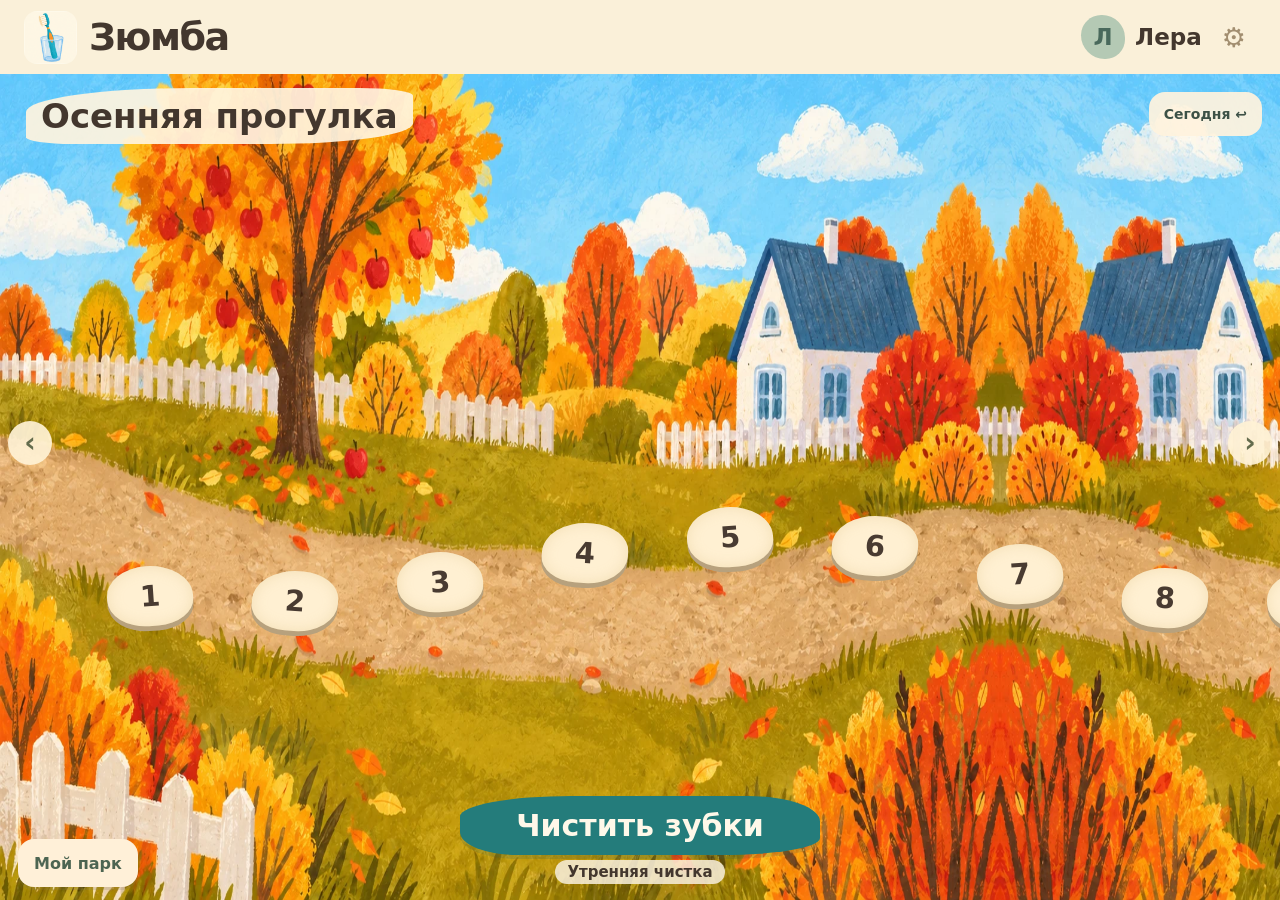
==== index.html @ aa5319b6 "Make park feeding joyful with visible reactions and clear animal backdrops" ====
<!doctype html>
<html lang="ru"><meta charset="utf-8"><meta name="viewport" content="width=device-width,initial-scale=1,viewport-fit=cover"><title>Зюмба — чистим зубки</title>
<link rel="stylesheet" href="style.css?v=12"><link rel="stylesheet" href="home.css?v=12"><link rel="stylesheet" href="park.css?v=12"><link rel="stylesheet" href="atmosphere.css?v=12">
<link rel="preload" as="image" href="assets/mouth.webp"><link rel="preload" as="image" href="assets/brush.webp">
<link rel="manifest" href="manifest.webmanifest"><link rel="apple-touch-icon" href="assets/icon-180.png"><link rel="icon" href="assets/icon-192.png"><meta name="theme-color" content="#f6efdf"><meta name="apple-mobile-web-app-capable" content="yes"><meta name="apple-mobile-web-app-title" content="Зюмба"><meta name="apple-mobile-web-app-status-bar-style" content="default">
<script src="daytime.js?v=12"></script>
<body data-view="home"><main>
<section id="home" aria-label="Осенняя дорожка Леры">
<div class="home-bar"><div class="home-brand"><img src="assets/icon-180.png" alt="">Зюмба</div><div class="home-profile"><span class="home-avatar" aria-hidden="true">Л</span><span>Лера</span><button id="settings-toggle" aria-label="Настройки" aria-expanded="false" aria-controls="home-settings">⚙</button></div></div>
<div class="home-scene"><h1 class="home-heading">Осенняя прогулка</h1><button id="map-today" class="map-today">Сегодня ↩</button>
<div id="day-scroll" class="day-scroll" tabindex="0" aria-label="Дни осени. Листайте влево и вправо"><div id="day-world" class="day-world"></div></div>
<button id="map-prev" class="map-arrow prev" aria-label="Предыдущие дни">‹</button><button id="map-next" class="map-arrow next" aria-label="Следующие дни">›</button>
<div class="home-start"><button id="home-start">Чистить зубки</button><span id="session-label">Вечерняя чистка</span></div>
<button id="home-park" class="home-park">Мой парк <span id="home-park-count"></span></button><p id="progress-save-note" class="progress-save-note" role="status" hidden>Не удалось сохранить чистки. Не закрывайте игру.</p><p id="map-announcement" class="map-announcement" aria-live="polite"></p>
<section id="home-settings" class="home-settings" aria-label="Настройки чистки" hidden><h2>Настройки</h2><label for="session-time">Время суток</label><select id="session-time"><option value="auto">Автоматически · Москва</option><option value="morning">Посмотреть утро</option><option value="evening">Посмотреть вечер</option></select><p class="time-note">Москва: день 06:00–18:00, вечер 18:00–06:00.</p><button id="home-sound">♫ Выключить звук</button><button id="settings-close">Готово</button></section></div></section>
<section id="park" aria-label="Парк зверят" hidden>
<div class="park-bar"><button id="park-back">← К дорожке</button><h1>Мой парк</h1><div class="treat-bag"><span class="treat-icon" aria-hidden="true">✿</span><span id="treat-count">0 угощений</span></div></div>
<div class="park-scene">
<button class="resident" data-resident="spark" aria-label="Искролап"><span class="resident-art" aria-hidden="true"></span><span class="resident-name">Искролап</span><span class="feeding-snack" aria-hidden="true">🍓</span><span class="feeding-joy" aria-hidden="true">♥ ♥ ♥</span><span class="feeding-thanks" aria-hidden="true">Ням-ням! ♥</span></button>
<button class="resident" data-resident="ember" aria-label="Уголёк"><span class="resident-art" aria-hidden="true"></span><span class="resident-name">Уголёк</span><span class="feeding-snack" aria-hidden="true">🍓</span><span class="feeding-joy" aria-hidden="true">♥ ♥ ♥</span><span class="feeding-thanks" aria-hidden="true">Ням-ням! ♥</span></button>
<button class="resident" data-resident="water" aria-label="Каплюш"><span class="resident-art" aria-hidden="true"></span><span class="resident-name">Каплюш</span><span class="feeding-snack" aria-hidden="true">🍓</span><span class="feeding-joy" aria-hidden="true">♥ ♥ ♥</span><span class="feeding-thanks" aria-hidden="true">Ням-ням! ♥</span></button>
<p id="park-status" class="park-status" role="status" aria-live="polite">Зверята рады тебе!</p><p id="park-save-note" class="park-save-note" role="status" hidden>Браузер не сохраняет угощения. Они останутся только до закрытия игры.</p>
</div></section>
<header><span class="brand">Зюмба</span><button id="home-return" hidden>← К дорожке</button><button id="full" aria-label="Развернуть сцену">Во весь экран ↗</button></header>
<section id="stage" data-screen="prepare" aria-label="Игра про чистку зубов">
<div class="land" aria-hidden="true"></div>
<img class="mouth upper" src="assets/mouth.webp" alt="Мягкая рисованная полость рта с верхними и нижними зубами"><img class="mouth lower" src="assets/mouth.webp" alt="" aria-hidden="true">
<canvas class="plaque upper" id="plaque-upper" aria-hidden="true"></canvas><canvas class="plaque lower" id="plaque-lower" aria-hidden="true"></canvas>
<div id="target" aria-hidden="true"></div><div id="brush" aria-hidden="true"><img src="assets/brush.webp" alt=""></div>
<div class="hint"><span id="phase">Готовы попробовать?</span><span id="clock">0:32</span></div>
<aside id="surface-card" data-surface="outer" aria-label="Какая сторона зуба сейчас чистится">
<span id="surface-name">Снаружи</span><svg viewBox="0 0 180 145" aria-hidden="true"><g id="tooth-view">
<path d="M52 55Q49 36 70 43Q90 50 110 43Q132 36 128 55L121 93Q116 104 106 98Q90 91 74 98Q62 104 58 92Z" fill="#fff3d6" stroke="#c5b89c" stroke-width="3"/>
<path class="surface-line surface-top" d="M58 45Q70 39 83 46Q90 49 98 46Q111 39 123 45"/><path class="surface-line surface-inner" d="M53 52L61 92"/><path class="surface-line surface-outer" d="M127 52L119 92"/>
<path d="M25 106Q36 85 48 106" fill="#e69e97"/><path d="M138 100Q149 73 158 101" fill="none" stroke="#e8bba4" stroke-width="8" stroke-linecap="round"/>
<g id="mini-brush"><path d="M-42 0H0" stroke="#4a9695" stroke-width="9" stroke-linecap="round"/><rect x="0" y="-5" width="42" height="12" rx="6" fill="#438c8a"/><path d="M6 8V21M13 8V21M20 8V21M27 8V21M34 8V21" stroke="#fff7e6" stroke-width="5"/></g>
</g></svg><span id="surface-detail"></span><span id="surface-clock"></span></aside>
<div class="screen" id="prepare-screen"><div class="screen-card"><p class="eyebrow">Перед началом</p><h1>Готовим щётку!</h1><div class="prep-steps">
<div class="prep-step active"><svg viewBox="0 0 110 90" aria-hidden="true"><path d="M31 23H79L73 78H37Z" fill="#b9dce1" stroke="#6c999a" stroke-width="4"/><path d="M37 46Q50 39 60 46T75 46L71 74H40Z" fill="#79bcca"/></svg><span>Немного воды</span></div>
<div class="prep-step"><svg viewBox="0 0 110 90" aria-hidden="true"><path d="M20 16H55V33H76" fill="none" stroke="#8faaa7" stroke-width="12" stroke-linecap="round"/><path class="water-drops" d="M77 46V53M77 64V69" stroke="#79bcca" stroke-width="5" stroke-linecap="round"/><path d="M15 76H75" stroke="#418f8b" stroke-width="8" stroke-linecap="round"/><path d="M62 64V72M69 64V72M76 64V72" stroke="#fff4df" stroke-width="5"/></svg><span>Моем щётку</span></div>
<div class="prep-step"><svg viewBox="0 0 110 90" aria-hidden="true"><path d="M28 13L79 30 70 55 20 37Z" fill="#e7b77e"/><path d="M28 13L39 16 30 41 20 37Z" fill="#fff1d4"/><path d="M70 53Q66 62 76 62" fill="none" stroke="#f9f4dc" stroke-width="7" stroke-linecap="round"/><path d="M14 77H87" stroke="#418f8b" stroke-width="8" stroke-linecap="round"/><path d="M69 66V73M77 66V73M84 66V73" stroke="#fff4df" stroke-width="5"/></svg><span>Наносим пасту</span></div></div><p class="screen-note">Когда всё готово, начинаем!</p><button id="preparation-voice">♫ Послушать подсказку</button><button id="start-brushing" class="primary big">▶ Старт</button></div></div>
<div class="screen" id="finish-screen" hidden><div class="screen-card finish-card">
<svg class="finish-picture" viewBox="0 0 160 160" aria-hidden="true"><ellipse cx="80" cy="139" rx="53" ry="8" fill="#e7d5ae"/><path d="M39 89Q39 26 80 26T121 89" fill="none" stroke="#c39a5f" stroke-width="10" stroke-linecap="round"/><path d="M46 83Q29 57 47 53Q59 52 67 67Q69 44 85 48Q101 50 94 76" fill="#b5bd78"/><path d="M88 78Q78 52 99 49Q120 48 124 70Q123 94 104 99Z" fill="#ce835e"/><path d="M100 53Q98 39 110 35" fill="none" stroke="#746c43" stroke-width="5" stroke-linecap="round"/><path d="M108 38Q123 29 129 40Q117 48 108 38" fill="#7d9b68"/><path d="M38 85Q80 73 125 85L114 129Q81 145 49 129Z" fill="#dfb97c" stroke="#c6a16b" stroke-width="3"/><path d="M44 100Q82 113 120 100M48 116Q82 128 116 116M62 88L65 134M86 84V138M108 88L104 135" fill="none" stroke="#be945c" stroke-width="3"/><path d="M32 84Q80 76 130 84" fill="none" stroke="#b58a58" stroke-width="9" stroke-linecap="round"/><path d="M21 48L25 37M134 29L138 18M139 62L149 59" stroke="#d8ad59" stroke-width="4" stroke-linecap="round"/></svg>
<div class="finish-copy"><p class="eyebrow">Чистка закончена</p><h1>Зубки чистые!</h1><p class="finish-reward">Сегодня ты получаешь угощение для своих зверят!</p></div>
<div class="finish-actions"><p class="screen-note">Полощем рот и моем зубную щётку.</p><button id="done" class="primary big">Всё готово — к зверятам!</button></div>
</div></div>
</section><aside id="controls"><footer><div><button id="play" class="primary" hidden>▶ Начать</button><button id="reset">↺ Сначала</button></div><label><input type="checkbox" id="slow"> Медленно</label><label><input type="checkbox" id="quick"> Короткая проба</label><span id="note" aria-live="polite">Низ справа → низ слева → верх справа → верх слева → заборчик</span></footer>
<p class="caption">Ускоренная проба пяти зон (32 секунды). Чтобы рассмотреть движение, включите медленный режим.</p><audio id="song" src="assets/song.mp3" loop preload="auto"></audio><button id="sound" aria-pressed="false">♫ Звук включён</button><p id="audio-error" role="status" hidden>Песенка не запустилась. Нажмите «Звук включён», чтобы попробовать снова.</p><p id="error" role="alert" hidden>Не удалось загрузить рисунки. Обновите страницу.</p></aside></main><div id="page-curtain" aria-hidden="true" hidden></div><script src="voice.js?v=12"></script><script src="progress.js?v=12"></script><script src="app.js?v=12"></script><script src="home.js?v=12"></script><script src="park.js?v=12"></script><script src="atmosphere.js?v=12"></script></body></html>
---- style.css ----
:root{font-family:system-ui,sans-serif;color:#3d5146;background:#f6efdf}*{box-sizing:border-box}body{margin:0;padding:20px}main{max-width:1120px;margin:auto}header,footer{display:flex;align-items:center;justify-content:space-between;gap:14px;padding:14px 0}.brand{font-weight:800;font-size:20px}button{font:inherit;font-weight:700;border:0;border-radius:16px;background:#e6dcc8;color:#3d5146;padding:13px 19px;cursor:pointer;min-height:48px}button:hover{filter:brightness(.96)}button:focus-visible,input:focus-visible{outline:3px solid #2c7d86;outline-offset:4px}.primary{background:#3d8074;color:#fff}#stage{position:relative;width:100%;aspect-ratio:1672/941;overflow:hidden;border-radius:26px;background:#bcdde1;box-shadow:0 12px 38px #5e483622}.land,.mouth{position:absolute;width:100%;height:100%;inset:0}.mouth{object-fit:fill;pointer-events:none}#brush{position:absolute;z-index:3;width:0;height:0;will-change:left,top,transform;transform-style:preserve-3d}#brush img{position:absolute;max-width:none;pointer-events:none}#target{position:absolute;z-index:2;width:8%;height:8%;border:3px dashed #d1a454;background:#ffe6a54d;border-radius:50%;pointer-events:none}.hint{position:absolute;z-index:4;left:50%;top:43%;transform:translate(-50%,-50%);display:flex;align-items:center;gap:14px;padding:11px 17px;border-radius:22px;background:#fff8e7e8;box-shadow:0 3px 10px #3d514612;white-space:nowrap;font-weight:750;font-size:clamp(13px,2vw,23px)}#clock{font-variant-numeric:tabular-nums;color:#3d8074;font-size:.85em}footer>div{display:flex;gap:10px}label{white-space:nowrap;cursor:pointer}input{accent-color:#3d8074;width:18px;height:18px;vertical-align:middle}#note,.caption{color:#72776c;font-size:14px}.caption{margin:0 0 16px}#stage:fullscreen{width:100vw;height:100vh;border-radius:0}.hint{pointer-events:none}@media(max-width:700px){body{padding:10px}header{padding:8px 0}.brand{font-size:15px}button{padding:10px 13px;font-size:14px}footer{flex-wrap:wrap}#note{width:100%}#stage{border-radius:16px}}
:root{--close:0%}.upper{clip-path:inset(0 0 50% 0);transform:translateY(var(--close))}.lower{clip-path:inset(50% 0 0 0);transform:translateY(calc(-1 * var(--close)))}
#stage{background:#ffafa0}.land{clip-path:inset(var(--close) 0 var(--close) 0)}
#surface-card{position:absolute;z-index:5;left:3%;top:31%;width:19%;max-width:200px;padding:9px 10px;background:#fff8e7f2;border:2px solid #eee0c7;border-radius:22px;text-align:center;pointer-events:none;box-shadow:0 4px 12px #3d514617;line-height:1.15}#surface-name{display:block;font-weight:800;font-size:clamp(11px,1.7vw,19px)}#surface-card svg{display:block;width:100%;max-height:125px}#surface-detail{display:block;font-size:clamp(9px,1.2vw,13px);color:#697564}#surface-clock{display:block;margin-top:4px;font-size:12px;color:#3d8074;font-variant-numeric:tabular-nums}.surface-line{fill:none;stroke:#d0c4a9;stroke-width:6;stroke-linecap:round}#surface-card[data-surface=top] .surface-top,#surface-card[data-surface=inner] .surface-inner,#surface-card[data-surface=outer] .surface-outer{stroke:#e4a441;stroke-width:9}#surface-card[data-surface=transfer]{opacity:.6}@media(max-width:650px){#surface-card{padding:6px;left:2%;width:21%;border-radius:14px}#surface-card svg{max-height:70px}#surface-clock{font-size:10px;margin-top:2px}}
.plaque{position:absolute;inset:0;width:100%;height:100%;pointer-events:none;z-index:1}
#surface-detail:empty{display:none}
[hidden]{display:none!important}.screen{position:absolute;inset:0;z-index:8;display:flex;justify-content:center;align-items:center;padding:3%;background:#f5ecd2b8}.screen-card{width:85%;max-width:700px;border-radius:30px;padding:3% 5%;text-align:center;background:#fff8e9f5;box-shadow:0 8px 25px #3d514615}.screen h1{font-size:clamp(22px,3.4vw,38px);margin:4px 0 12px}.eyebrow{color:#718568;font-size:clamp(10px,1.4vw,14px);font-weight:750;margin:0}.screen-note{font-size:clamp(12px,1.8vw,18px);margin:10px 0 15px}.big{font-size:clamp(17px,2.3vw,25px);min-width:180px;padding:14px 32px}.prep-steps{display:flex;gap:12px}.prep-step{flex:1;padding:8px;border-radius:20px;background:#eee8d8;transition:background .4s,transform .4s}.prep-step.active{background:#dce9ce;transform:translateY(-3px)}.prep-step svg{width:100%;height:clamp(45px,8vw,95px)}.prep-step span{font-size:clamp(10px,1.4vw,16px);font-weight:700}.active .water-drops{animation:drip .8s infinite}.reward-sticker{width:clamp(90px,17vw,185px);height:clamp(90px,17vw,185px);animation:pop .7s ease-out}.reward-card h1{margin-bottom:0}#reward-count{font-size:13px;color:#718568;margin:0 0 12px}.confetti{position:absolute;top:5%;font-size:clamp(20px,4vw,40px);letter-spacing:15px;color:#dda552;pointer-events:none;animation:drift 2s ease-in-out infinite}.finish-icons{color:#569887;font-size:clamp(35px,7vw,75px);display:flex;justify-content:center;gap:40px}.finish-icons span{animation:drift 2s ease-in-out infinite}#stage:not([data-screen=brushing]) .mouth,#stage:not([data-screen=brushing]) .plaque,#stage:not([data-screen=brushing]) #brush,#stage:not([data-screen=brushing]) #target,#stage:not([data-screen=brushing]) .hint,#stage:not([data-screen=brushing]) #surface-card{visibility:hidden}#stage:not([data-screen=brushing]) .land{clip-path:none}@keyframes drip{50%{transform:translateY(3px);opacity:.5}}@keyframes pop{0%{transform:scale(.6) rotate(-12deg)}70%{transform:scale(1.1)}100%{transform:scale(1)}}@keyframes drift{50%{transform:translateY(5px)}}@media(prefers-reduced-motion:reduce){.reward-sticker,.confetti,.finish-icons span,.water-drops{animation:none}}@media(max-width:650px){.screen-card{width:96%;padding:10px 16px;border-radius:20px}.screen h1{margin:3px 0 8px}.screen-note{margin:7px 0 9px}.prep-steps{gap:6px}.prep-step{padding:4px}.big{padding:10px 24px;min-height:44px}.confetti{display:none}}
.reward-card{max-height:100%;padding:12px 20px}.reward-card .reward-sticker{width:clamp(65px,11vw,120px);height:clamp(65px,11vw,120px)}.reward-card .screen-note{margin:5px 0 8px}.reward-card .big{padding:10px 24px}
#stage{overflow:clip}
@media(orientation:landscape) and (max-height:600px){body{height:100vh;height:100dvh;padding:max(6px,env(safe-area-inset-top)) max(8px,env(safe-area-inset-right)) max(6px,env(safe-area-inset-bottom)) max(8px,env(safe-area-inset-left));overflow:hidden}main{height:100%;max-width:none;display:grid;grid-template-columns:minmax(0,1fr) 150px;grid-template-rows:28px minmax(0,1fr);gap:6px 10px}header{grid-column:1/-1;padding:0}.brand{font-size:16px}header button{min-height:28px;padding:4px 10px;font-size:12px}#stage{width:100%;height:100%;aspect-ratio:auto;border-radius:18px;box-shadow:none}#controls{grid-column:2;grid-row:2;min-height:0;overflow-y:auto;padding:3px 0}footer{padding:0;display:flex;flex-direction:column;align-items:stretch;gap:8px}footer>div{flex-direction:column;gap:7px}footer button,#sound{width:100%;min-height:44px;padding:10px;font-size:13px;border-radius:13px}footer label{font-size:12px;min-height:26px;display:flex;align-items:center;gap:4px}#sound{margin-top:8px}.caption,#note{display:none}#audio-error,#error{font-size:11px}.hint{font-size:15px;padding:7px 12px}#surface-card{width:20%;max-width:125px;padding:5px;border-radius:14px}#surface-card svg{max-height:65px}#surface-name{font-size:13px}#surface-clock{font-size:11px}.screen{padding:8px}.screen-card{width:94%;padding:10px 18px;border-radius:20px}.screen h1{font-size:24px;margin:4px 0 7px}.eyebrow{font-size:11px}.prep-step svg{height:55px}.prep-step span{font-size:12px}.prep-step{padding:5px}.screen-note{font-size:13px;margin:7px 0 10px}.big{font-size:18px;padding:10px 22px;min-height:44px}.finish-icons{font-size:44px}.reward-card .reward-sticker{width:75px;height:75px}.confetti{font-size:22px;letter-spacing:8px}}
@media(orientation:landscape) and (max-height:340px){main{grid-template-rows:24px minmax(0,1fr)}.prep-step svg{height:40px}.screen h1{font-size:21px}.screen-note{margin:5px 0}.reward-card .reward-sticker{height:55px;width:55px}.finish-icons{font-size:32px}.screen-card{padding:6px 12px}.eyebrow{font-size:10px}#surface-card svg{max-height:48px}}

.finish-card{display:grid;grid-template-columns:110px minmax(0,1fr);align-items:center;gap:10px 18px;text-align:left;padding:22px 30px;max-width:680px}
.finish-picture{width:100%;max-height:125px}.finish-copy h1{margin:4px 0 8px}.finish-reward{margin:0;font-size:clamp(15px,2.1vw,23px);line-height:1.3;font-weight:750;color:#3c7e73}
.finish-actions{grid-column:1/-1;text-align:center}.finish-actions .screen-note{margin:0 0 12px}.finish-actions .big{max-width:100%;white-space:normal}
@media(orientation:landscape) and (max-height:600px){.finish-card{grid-template-columns:80px minmax(0,1fr);gap:8px 14px;padding:12px 20px;max-width:620px}.finish-picture{max-height:85px}.finish-copy h1{margin:3px 0 5px}.finish-reward{font-size:17px}.finish-actions .screen-note{margin:0 0 8px}}
@media(orientation:landscape) and (max-height:340px){.finish-card{grid-template-columns:66px minmax(0,1fr);padding:9px 16px;gap:6px 12px}.finish-reward{font-size:15px}.finish-picture{max-height:72px}.finish-actions .screen-note{margin:0 0 6px;font-size:12px}.finish-actions .big{font-size:16px;padding:8px 15px;min-height:44px}}
@media(orientation:portrait) and (max-width:650px){.finish-card{grid-template-columns:50px minmax(0,1fr);gap:5px 9px;width:98%;padding:8px 12px}.finish-picture{max-height:62px}.finish-copy h1{font-size:20px;margin:2px 0 4px}.finish-reward{font-size:14px;line-height:1.2}.finish-actions .screen-note{font-size:12px;margin:0 0 6px}.finish-actions .big{font-size:15px;min-height:44px;padding:8px 13px}}
---- home.css ----
/* Calendar stones carry the child's morning and evening progress. */
body[data-view=home]{padding:0;height:100vh;height:100dvh;overflow:hidden;background:#faf0d9}
body[data-view=home] main{display:block;max-width:none;height:100%;margin:0}
body[data-view=home] main>header,body[data-view=home] #stage,body[data-view=home] #controls{display:none}
#home{height:100%;display:flex;flex-direction:column;color:#43372e;font-family:ui-rounded,'Trebuchet MS',system-ui,sans-serif}
.home-bar{height:74px;flex:none;display:flex;align-items:center;justify-content:space-between;padding:8px max(24px,env(safe-area-inset-right)) 8px max(24px,env(safe-area-inset-left));background:#faf0d9;gap:16px}
.home-brand{display:flex;align-items:center;gap:12px;font-size:38px;font-weight:900;letter-spacing:-1.5px}.home-brand img{height:53px;width:53px;border-radius:13px}
.home-profile{display:flex;align-items:center;gap:10px;font-size:23px;font-weight:800}.home-avatar{display:grid;place-items:center;width:44px;height:44px;border-radius:47% 53% 45% 55%;background:#b4c9b4;color:#49695c}.home-profile button{background:transparent;font-size:27px;color:#a28e70;padding:5px 10px}
.home-scene{position:relative;min-height:0;flex:1;isolation:isolate;background:#879754;overflow:hidden}
.home-heading{position:absolute;z-index:3;top:14px;left:max(26px,env(safe-area-inset-left));margin:0;padding:8px 15px;background:#fff5dfeb;border-radius:43% 14% 37% 12%;font-size:clamp(21px,3.4vw,34px);pointer-events:none}
.day-scroll{position:absolute;inset:0;overflow-x:auto;overflow-y:hidden;overscroll-behavior-x:contain;touch-action:pan-x;scrollbar-width:none;-webkit-overflow-scrolling:touch}.day-scroll::-webkit-scrollbar{display:none}
.day-world{position:relative;height:100%;min-height:0}.land-panel{position:absolute;top:0;bottom:0;width:1000px;background:url('assets/autumn-landscape.webp') center/100% 100% no-repeat;pointer-events:none}.land-panel.mirror{transform:scaleX(-1)}
.day-stone{position:absolute;top:var(--day-top,61%);transform:translate(-50%,-50%) rotate(-4deg);display:flex;align-items:center;justify-content:center;width:86px;height:60px;min-height:48px;border-radius:48% 53% 43% 47%;background:#fff0d2;box-shadow:0 5px 0 #b7a17d, inset 0 0 14px #e2c68a66;color:#493b31;font-size:29px;font-weight:900;padding:0;isolation:isolate}
.day-stone:nth-of-type(even){border-radius:53% 43% 49% 40%;transform:translate(-50%,-50%) rotate(4deg)}
.day-stone.today{outline:6px solid #7caaa0;outline-offset:1px}.day-stone[aria-pressed=true]{background:#fff9e9}
.day-stone small{position:absolute;top:calc(100% + 10px);left:50%;transform:translateX(-50%);font-size:14px;background:#fff6e5;padding:3px 10px;border-radius:15px;color:#2f6c66;white-space:nowrap;font-weight:800}
.home-start{position:absolute;z-index:3;bottom:16px;left:50%;transform:translateX(-50%);text-align:center;display:flex;align-items:center;flex-direction:column;gap:5px;max-width:75%;width:360px}
.home-start button{width:100%;font-size:clamp(21px,3vw,30px);padding:12px 22px;background:#247c7b;color:#fff8e9;border-radius:31% 20% 27% 16% / 35% 43% 29% 39%;box-shadow:0 4px 0 #235b522b;min-height:52px}
.home-start span{font-size:15px;font-weight:800;background:#f8efdbdb;padding:3px 12px;border-radius:14px;white-space:nowrap}
.map-arrow{position:absolute;top:42%;z-index:4;background:#fff2d5eb;color:#646c4d;border-radius:50%;width:44px;height:44px;min-height:44px;padding:0;font-size:28px}.map-arrow.prev{left:max(8px,env(safe-area-inset-left))}.map-arrow.next{right:max(8px,env(safe-area-inset-right))}
.map-today{position:absolute;z-index:4;right:max(18px,env(safe-area-inset-right));top:18px;min-height:44px;padding:8px 15px;background:#fff4deed;font-size:14px}
.home-settings{position:absolute;z-index:8;right:max(15px,env(safe-area-inset-right));top:10px;background:#fff6e5;box-shadow:0 8px 24px #3d392b33;border-radius:20px;padding:18px;width:min(310px,90%)}.home-settings h2{margin:0 0 12px;font-size:21px}.home-settings label{display:block;font-size:15px;white-space:normal}.home-settings select{display:block;width:100%;font:inherit;min-height:44px;border:1px solid #c8bda4;border-radius:10px;background:#fffaf0;margin:8px 0 12px;color:#43372e}.home-settings button{font-size:14px;width:100%;margin-top:6px}.map-announcement{position:absolute;width:1px;height:1px;overflow:hidden;clip-path:inset(50%)}
#home-return{font-size:14px;padding:6px 12px;min-height:36px;margin-left:auto}
@media(orientation:landscape) and (max-height:600px){.home-bar{height:56px;padding-top:4px;padding-bottom:4px}.home-brand{font-size:30px;gap:7px}.home-brand img{width:42px;height:42px}.home-profile{font-size:20px}.home-avatar{width:36px;height:36px}.home-heading{top:7px;font-size:23px;padding:5px 12px}.map-today{top:8px}.day-stone{width:73px;height:51px;font-size:26px}.home-start{bottom:9px;width:280px;gap:3px}.home-start button{font-size:23px;min-height:48px;padding:8px 15px}.home-start span{font-size:12px}.day-stone small{font-size:12px;top:calc(100% + 9px)}}
@media(orientation:portrait){.home-bar{height:69px;padding-left:12px;padding-right:12px}.home-brand{font-size:29px;gap:5px}.home-brand img{width:42px;height:42px}.home-profile{font-size:19px;gap:5px}.home-avatar{width:34px;height:34px}.home-heading{left:12px;top:12px;font-size:21px}.map-today{top:66px;right:12px}.land-panel{background-size:auto 100%}.home-start{bottom:max(25px,env(safe-area-inset-bottom));width:300px}.day-stone{top:59%}.home-profile button{padding:5px}}
@media(prefers-reduced-motion:reduce){.day-scroll{scroll-behavior:auto}}

/* Reserve room for the action even when Safari's bars reduce viewport height. */
@media(orientation:landscape) and (max-height:600px){
 .home-scene{--home-bottom:max(9px,env(safe-area-inset-bottom))}
 .home-start{bottom:var(--home-bottom)}
 .day-stone{top:min(var(--day-top,61%),calc(100% - var(--home-bottom) - 120px))}
 .day-stone.today small{top:auto;bottom:calc(100% + 12px)}
 .home-settings{max-height:calc(100% - 20px);overflow-y:auto}
}

:root{--scene-image:url("assets/autumn-landscape.webp")}
:root[data-daytime=evening]{--scene-image:url("assets/autumn-evening.webp")}
.land-panel{background-image:var(--scene-image)}
.land{background:var(--scene-image) center/cover no-repeat}
:root[data-daytime=evening] .home-bar{background:#e6dfed}
:root[data-daytime=evening] .home-scene{background:#77768c}
.time-note{font-size:13px;line-height:1.4;color:#606c61}
/* Gold paint remains separate from the teal today outline. */
.day-stone::before{content:'';position:absolute;inset:0;border-radius:inherit;padding:5px;background:transparent;pointer-events:none;z-index:-1;-webkit-mask:linear-gradient(#fff 0 0) content-box,linear-gradient(#fff 0 0);-webkit-mask-composite:xor;mask-composite:exclude}
.day-stone[data-progress="1"]::before{background:conic-gradient(from 180deg,#d99b34 0deg 180deg,transparent 180deg 360deg)}
.day-stone[data-progress="2"],.day-stone[data-progress="2"][aria-pressed=true]{background:#f3cb68;box-shadow:0 5px 0 #ae7c35,inset 0 0 15px #fff0b4}
.day-stone[data-progress="2"]::before{background:#d89c35}
.day-stone[data-progress="2"]::after{content:'';position:absolute;top:calc(100% - 2px);width:27px;height:14px;background:#bf714d;clip-path:polygon(0 0,100% 0,100% 100%,50% 65%,0 100%);z-index:-2;pointer-events:none}
.cleaning-mark{position:absolute;right:-5px;top:-12px;font-size:16px;line-height:20px;font-weight:800;background:#fff3d4;border-radius:50%;padding:0 3px;color:#ad7423;white-space:nowrap;pointer-events:none}
.cleaning-mark:empty{display:none}.day-stone.today small{top:auto;bottom:calc(100% + 15px)}
.day-stone.earned{animation:medal-earned .85s ease-out}
@keyframes medal-earned{0%,100%{scale:1}40%{scale:1.17;filter:brightness(1.2)}65%{scale:.97}}
.progress-save-note{position:absolute;z-index:7;top:65px;left:10px;max-width:85%;background:#fff4df;padding:8px;border-radius:12px;font-size:13px}
@media(prefers-reduced-motion:reduce){.day-stone.earned{animation:none}}
---- park.css ----
body[data-view=park]{padding:0;height:100vh;height:100dvh;overflow:hidden;background:#faf0d9}
body[data-view=park] main{display:block;max-width:none;height:100%;margin:0}
body[data-view=park] main>header,body[data-view=park] #stage,body[data-view=park] #controls{display:none}
#park{height:100%;display:flex;flex-direction:column;color:#493b31}
.park-bar{flex:none;min-height:62px;display:flex;align-items:center;justify-content:space-between;gap:12px;padding:7px max(18px,env(safe-area-inset-right)) 7px max(18px,env(safe-area-inset-left));background:#faf0d9}.park-bar h1{margin:0;font-size:clamp(22px,3.3vw,34px);font-family:ui-rounded,'Trebuchet MS',sans-serif}.park-bar button{min-height:44px;padding:9px 13px;font-size:14px}.treat-bag{display:flex;align-items:center;gap:7px;font-weight:800;font-size:16px;white-space:nowrap}.treat-icon{font-size:27px;color:#d69b47}.park-scene{position:relative;flex:1;min-height:0;overflow:hidden;background:#9ba269 url('assets/park-background.webp') center/100% 100% no-repeat;isolation:isolate}
.resident{position:absolute;z-index:2;left:var(--x);top:var(--y);transform:translate(-50%,-50%);width:clamp(105px,22vw,270px);aspect-ratio:1;padding:0;background:transparent;border-radius:35%;min-height:70px;overflow:visible;touch-action:manipulation;color:#503f2e;filter:none!important}.resident:focus-visible{outline:4px solid #fff2b6;outline-offset:4px}.resident:disabled{cursor:default;opacity:1}
.resident-art{display:block;width:100%;height:100%;background-image:url('assets/park-residents.png');background-size:300% 100%;background-repeat:no-repeat;animation:resident-breathe 3.8s ease-in-out infinite;transform-origin:50% 90%}.resident[data-resident=spark]{--x:23%;--y:56%;--sprite:0%}.resident[data-resident=ember]{--x:49%;--y:50%;--sprite:50%}.resident[data-resident=water]{--x:81%;--y:70%;--sprite:100%;--facing:-1}.resident-art{background-position:var(--sprite) center;transform:scaleX(var(--facing,1))}.resident[data-resident=ember] .resident-art{animation-delay:-1.2s}.resident[data-resident=water] .resident-art{animation-delay:-2.1s}
.resident-name{position:absolute;bottom:-3px;left:50%;transform:translateX(-50%);padding:4px 12px;border-radius:15px;background:#fff2dbed;white-space:nowrap;font-size:clamp(13px,1.6vw,18px);font-weight:800}.feeding-snack,.feeding-joy{position:absolute;opacity:0;pointer-events:none;left:50%;top:35%;font-size:35px;color:#f8e09a;text-shadow:0 2px 0 #99744b}.fed .resident-art{animation:resident-happy .5s ease-in-out 3}.fed .feeding-snack{animation:snack-arrives 1s ease-out}.fed .feeding-joy{animation:happy-spark 1.6s .15s ease-out}.resident[data-resident=water] .feeding-joy{color:#c5eef4}.greeting .resident-art{animation:resident-happy .6s ease-in-out 2}
.park-status{position:absolute;z-index:4;bottom:max(12px,env(safe-area-inset-bottom));left:50%;transform:translateX(-50%);width:max-content;max-width:88%;margin:0;background:#fff4deed;padding:9px 18px;border-radius:18px;font-weight:700;text-align:center;font-size:clamp(12px,1.6vw,17px);pointer-events:none}.park-save-note{position:absolute;z-index:5;top:5px;left:5%;right:5%;margin:0;background:#fff1d2;padding:6px;border-radius:10px;font-size:12px;text-align:center}
.home-park{position:absolute;z-index:4;left:max(18px,env(safe-area-inset-left));bottom:max(13px,env(safe-area-inset-bottom));min-height:48px;padding:10px 16px;background:#fff0d8;color:#4d6552;box-shadow:0 3px 0 #897d5833;font-size:16px}.home-park span:not(:empty){display:inline-grid;place-items:center;margin-left:5px;min-width:23px;height:23px;background:#d9b56e;color:#44392d;border-radius:50%;font-size:13px}
@keyframes resident-breathe{50%{transform:scaleX(var(--facing,1)) translateY(-3px) rotate(1deg)}}@keyframes resident-happy{50%{transform:scaleX(var(--facing,1)) translateY(-13px) rotate(-5deg)}}@keyframes snack-arrives{0%{opacity:1;transform:translate(-50%,80px) scale(1)}80%{opacity:1}100%{opacity:0;transform:translate(-50%,0) scale(.2)}}@keyframes happy-spark{20%{opacity:1}100%{opacity:0;transform:translateY(-65px) scale(1.4)}}
@media(orientation:landscape) and (max-height:600px){.park-bar{min-height:51px;padding-top:3px;padding-bottom:3px}.park-bar h1{font-size:24px}.resident{width:clamp(95px,18vw,180px);max-height:calc(100% - 60px)}.resident-name{font-size:13px;bottom:0}.park-status{font-size:12px;padding:6px 12px;bottom:max(6px,env(safe-area-inset-bottom))}.home-park{font-size:14px;min-height:44px;padding:8px 11px;bottom:max(9px,env(safe-area-inset-bottom))}.home-start{max-width:46%}}
@media(orientation:portrait){.park-bar{flex-wrap:wrap;gap:7px}.park-bar h1{font-size:24px}.treat-bag{width:100%;justify-content:center;font-size:14px}.park-scene{background-size:auto 100%}.resident{width:42vw}.resident[data-resident=spark]{--x:27%;--y:36%}.resident[data-resident=ember]{--x:69%;--y:48%}.resident[data-resident=water]{--x:72%;--y:73%}.park-status{max-width:92%;font-size:13px}.home-park{bottom:130px;font-size:14px}}
@media(prefers-reduced-motion:reduce){.resident-art,.fed .resident-art,.greeting .resident-art{animation:none}.fed .feeding-snack,.fed .feeding-joy{animation:none;opacity:1}.fed .feeding-joy{top:5%}}

@media(orientation:landscape) and (max-height:300px){.resident{width:110px;top:min(var(--y),calc(100% - 95px))}.park-bar h1{font-size:21px}.treat-bag{font-size:14px}}

/* Soft clearings keep each animal readable against the painted landscape. */
.park-scene::before{content:'';position:absolute;inset:0;background:#fff4df73;pointer-events:none;z-index:0}
.resident::before{content:'';position:absolute;inset:8% -4% 0;border-radius:48% 52% 43% 48%;background:#fff3dcde;box-shadow:0 5px 0 #77765025;z-index:-1;pointer-events:none}
.resident-art{filter:drop-shadow(0 3px 2px #5e624245)}
.resident.satisfied .resident-name::after{content:' ♥';color:#b75e55}
.feeding-thanks{position:absolute;z-index:7;top:-7%;left:50%;transform:translateX(-50%);background:#fff5df;border:2px solid #dca96c;border-radius:20px;padding:7px 12px;font-size:clamp(14px,2vw,22px);font-weight:850;white-space:nowrap;opacity:0;pointer-events:none;color:#7d5740;box-shadow:0 3px 10px #57432a25}
.fed{z-index:5}.fed::before{background:#fff1b8;box-shadow:0 0 0 5px #f2cf8066,0 6px 0 #8e784133}
.fed .resident-art{animation:feeding-dance 2.9s ease-in-out both}
.fed .feeding-snack{font-size:clamp(34px,5vw,55px);z-index:6;animation:feeding-bite 1.25s ease-in both}
.fed .feeding-joy{top:12%;left:50%;white-space:nowrap;font-size:clamp(24px,4vw,40px);color:#cf7767;text-shadow:0 2px #fff4dc;z-index:6;animation:feeding-hearts 2s .8s ease-out both}
.fed .feeding-thanks{animation:feeding-thanks 3.1s ease both}
@keyframes feeding-bite{0%{opacity:0;transform:translate(-50%,90px) scale(.4) rotate(-20deg)}25%{opacity:1}65%{opacity:1;transform:translate(-50%,-10px) scale(1.2) rotate(10deg)}85%{opacity:1;transform:translate(-50%,0) scale(.7)}100%{opacity:0;transform:translate(-50%,0) scale(.05)}}
@keyframes feeding-dance{0%,100%{transform:scaleX(var(--facing,1))}12%{transform:scaleX(var(--facing,1)) translateY(5px) scaleY(.95)}28%,43%{transform:scaleX(var(--facing,1)) rotate(-5deg) scaleY(.96)}35%,50%{transform:scaleX(var(--facing,1)) rotate(5deg)}65%{transform:scaleX(var(--facing,1)) translateY(-25px) rotate(-7deg)}78%{transform:scaleX(var(--facing,1)) translateY(3px) scaleY(.95)}89%{transform:scaleX(var(--facing,1)) translateY(-12px) rotate(5deg)}}
@keyframes feeding-hearts{0%{opacity:0;transform:translate(-50%,15px) scale(.5)}20%,65%{opacity:1}100%{opacity:0;transform:translate(-50%,-45px) scale(1.2)}}
@keyframes feeding-thanks{0%,18%{opacity:0}30%,88%{opacity:1}100%{opacity:0}}
@media(orientation:landscape) and (max-height:600px){.feeding-thanks{font-size:14px;padding:4px 9px;top:-8%}.fed .feeding-joy{font-size:24px}}
@media(prefers-reduced-motion:reduce){.fed .resident-art,.fed .feeding-snack,.fed .feeding-joy,.fed .feeding-thanks{animation:none}.fed .feeding-thanks,.fed .feeding-joy{opacity:1}.fed .feeding-snack{opacity:0}.fed .feeding-joy{top:15%;transform:translateX(-50%)}}
---- atmosphere.css ----
#page-curtain{position:fixed;inset:-8%;z-index:1000;pointer-events:auto;background:linear-gradient(105deg,#f8efd9 0%,#fff7e5 72%,#e4d4b4 92%,#b6a17f 96%,#fff4da 100%);box-shadow:-16px 0 36px #54422d38;transform-origin:100% 15%;will-change:transform,opacity;overflow:hidden}
#page-curtain::before{content:'';position:absolute;inset:0;opacity:.2;background:repeating-linear-gradient(12deg,transparent 0 4px,#b69d7230 5px,transparent 6px 11px)}
#page-curtain::after{content:'❧';position:absolute;left:46%;top:40%;font-size:clamp(60px,12vw,130px);color:#9da274;transform:rotate(-22deg)}
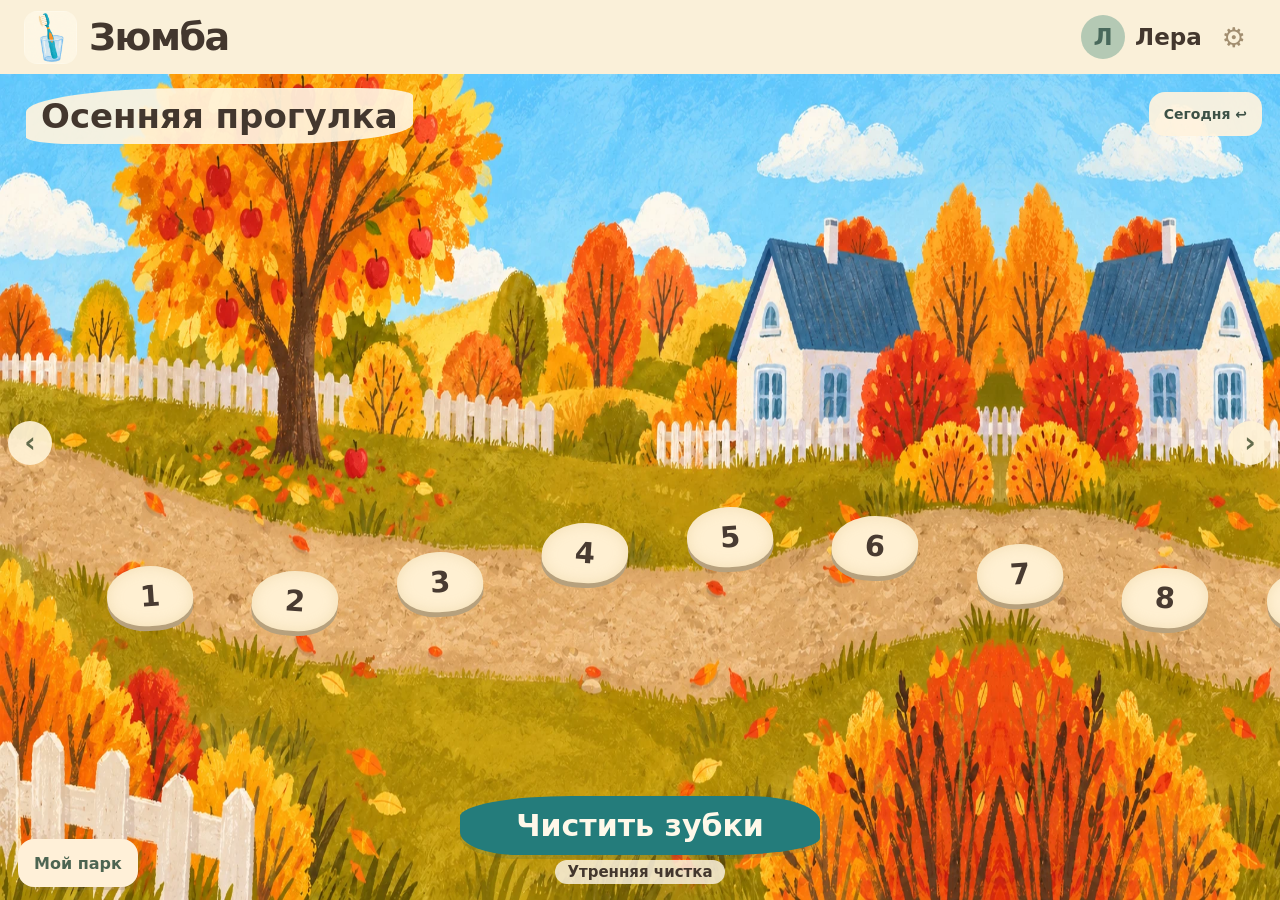
==== commit 27ddee6d: "Add recorded voice cues, daily golden rewards and adjustable profile photo crop" ====
--- a/index.html
+++ b/index.html
@@ -1,24 +1,24 @@
 <!doctype html>
 <html lang="ru"><meta charset="utf-8"><meta name="viewport" content="width=device-width,initial-scale=1,viewport-fit=cover"><title>Зюмба — чистим зубки</title>
-<link rel="stylesheet" href="style.css?v=12"><link rel="stylesheet" href="home.css?v=12"><link rel="stylesheet" href="park.css?v=12"><link rel="stylesheet" href="atmosphere.css?v=12">
+<link rel="stylesheet" href="style.css?v=16"><link rel="stylesheet" href="home.css?v=16"><link rel="stylesheet" href="park.css?v=16"><link rel="stylesheet" href="atmosphere.css?v=16">
 <link rel="preload" as="image" href="assets/mouth.webp"><link rel="preload" as="image" href="assets/brush.webp">
 <link rel="manifest" href="manifest.webmanifest"><link rel="apple-touch-icon" href="assets/icon-180.png"><link rel="icon" href="assets/icon-192.png"><meta name="theme-color" content="#f6efdf"><meta name="apple-mobile-web-app-capable" content="yes"><meta name="apple-mobile-web-app-title" content="Зюмба"><meta name="apple-mobile-web-app-status-bar-style" content="default">
-<script src="daytime.js?v=12"></script>
+<script src="avatar.js?v=16"></script><script src="family.js?v=16"></script><script src="daytime.js?v=16"></script>
 <body data-view="home"><main>
 <section id="home" aria-label="Осенняя дорожка Леры">
-<div class="home-bar"><div class="home-brand"><img src="assets/icon-180.png" alt="">Зюмба</div><div class="home-profile"><span class="home-avatar" aria-hidden="true">Л</span><span>Лера</span><button id="settings-toggle" aria-label="Настройки" aria-expanded="false" aria-controls="home-settings">⚙</button></div></div>
+<div class="home-bar"><div class="home-brand"><img src="assets/icon-180.png" alt="">Зюмба</div><div class="home-profile"><a class="family-link" href="cabinet.html" aria-label="Семейный кабинет"><span class="home-avatar" aria-hidden="true">Л</span><span id="profile-name">Лера</span></a><button id="settings-toggle" aria-label="Настройки" aria-expanded="false" aria-controls="home-settings">⚙</button></div></div>
 <div class="home-scene"><h1 class="home-heading">Осенняя прогулка</h1><button id="map-today" class="map-today">Сегодня ↩</button>
 <div id="day-scroll" class="day-scroll" tabindex="0" aria-label="Дни осени. Листайте влево и вправо"><div id="day-world" class="day-world"></div></div>
 <button id="map-prev" class="map-arrow prev" aria-label="Предыдущие дни">‹</button><button id="map-next" class="map-arrow next" aria-label="Следующие дни">›</button>
 <div class="home-start"><button id="home-start">Чистить зубки</button><span id="session-label">Вечерняя чистка</span></div>
 <button id="home-park" class="home-park">Мой парк <span id="home-park-count"></span></button><p id="progress-save-note" class="progress-save-note" role="status" hidden>Не удалось сохранить чистки. Не закрывайте игру.</p><p id="map-announcement" class="map-announcement" aria-live="polite"></p>
-<section id="home-settings" class="home-settings" aria-label="Настройки чистки" hidden><h2>Настройки</h2><label for="session-time">Время суток</label><select id="session-time"><option value="auto">Автоматически · Москва</option><option value="morning">Посмотреть утро</option><option value="evening">Посмотреть вечер</option></select><p class="time-note">Москва: день 06:00–18:00, вечер 18:00–06:00.</p><button id="home-sound">♫ Выключить звук</button><button id="settings-close">Готово</button></section></div></section>
+<section id="home-settings" class="home-settings" aria-label="Настройки чистки" hidden><h2>Настройки</h2><label for="session-time">Время суток</label><select id="session-time"><option value="auto">Автоматически · Москва</option><option value="morning">Посмотреть утро</option><option value="evening">Посмотреть вечер</option></select><label for="brushing-duration">Сколько чистим зубки?</label><select id="brushing-duration"><option value="60">1 минута</option><option value="90">1,5 минуты</option><option value="120" selected>2 минуты</option></select><p class="time-note">Москва: день 06:00–18:00, вечер 18:00–06:00.</p><button id="home-sound">♫ Выключить звук</button><a class="settings-family" href="cabinet.html">Семья и альбом улыбок →</a><button id="settings-close">Готово</button></section></div></section>
 <section id="park" aria-label="Парк зверят" hidden>
-<div class="park-bar"><button id="park-back">← К дорожке</button><h1>Мой парк</h1><div class="treat-bag"><span class="treat-icon" aria-hidden="true">✿</span><span id="treat-count">0 угощений</span></div></div>
+<div class="park-bar"><button id="park-back">← К дорожке</button><h1>Мой парк</h1><a class="park-photo" href="photo.html">Фото улыбки</a><div class="treat-bag"><span class="treat-icon" aria-hidden="true">✿</span><span id="treat-count">0 угощений</span></div></div>
 <div class="park-scene">
-<button class="resident" data-resident="spark" aria-label="Искролап"><span class="resident-art" aria-hidden="true"></span><span class="resident-name">Искролап</span><span class="feeding-snack" aria-hidden="true">🍓</span><span class="feeding-joy" aria-hidden="true">♥ ♥ ♥</span><span class="feeding-thanks" aria-hidden="true">Ням-ням! ♥</span></button>
-<button class="resident" data-resident="ember" aria-label="Уголёк"><span class="resident-art" aria-hidden="true"></span><span class="resident-name">Уголёк</span><span class="feeding-snack" aria-hidden="true">🍓</span><span class="feeding-joy" aria-hidden="true">♥ ♥ ♥</span><span class="feeding-thanks" aria-hidden="true">Ням-ням! ♥</span></button>
-<button class="resident" data-resident="water" aria-label="Каплюш"><span class="resident-art" aria-hidden="true"></span><span class="resident-name">Каплюш</span><span class="feeding-snack" aria-hidden="true">🍓</span><span class="feeding-joy" aria-hidden="true">♥ ♥ ♥</span><span class="feeding-thanks" aria-hidden="true">Ням-ням! ♥</span></button>
+<button class="resident" data-resident="spark" aria-label="Искролап"><span class="resident-portrait"><span class="resident-art" aria-hidden="true"></span><svg class="resident-accessories" viewBox="0 0 100 100" aria-hidden="true"><g class="accessory-scarf" fill="#be795f" stroke="#995c49" stroke-width="1"><path d="M43 51Q55 58 71 51L68 57Q53 64 42 56Z"/><path d="M60 57L69 59L66 75L59 72Z"/></g><g class="accessory-bag" stroke="#95754b" stroke-width="1.5"><path d="M37 56L71 85" fill="none"/><rect x="59" y="74" width="19" height="17" rx="5" fill="#d8b57c"/><path d="M60 78Q69 84 77 78" fill="none"/><circle cx="69" cy="81" r="1.5" fill="#90704b"/></g><g class="accessory-badge"><circle cx="48" cy="66" r="6" fill="#eac267" stroke="#b99345"/><path d="M48 62L49 65L52 65L50 67L51 70L48 68L45 70L46 67L44 65L47 65Z" fill="#fff2c3"/></g><g class="accessory-crown" stroke="#779459" fill="#b6bd72" stroke-width="1"><path d="M42 23Q56 17 73 24" fill="none" stroke-width="3"/><ellipse cx="46" cy="20" rx="3" ry="5" transform="rotate(-35 46 20)"/><ellipse cx="64" cy="21" rx="3" ry="5" transform="rotate(30 64 21)"/><g fill="#e6b0a0"><circle cx="53" cy="19" r="4"/><circle cx="71" cy="24" r="4"/></g><circle cx="53" cy="19" r="1.5" fill="#f8dc81"/><circle cx="71" cy="24" r="1.5" fill="#f8dc81"/></g></svg></span><span class="resident-name">Искролап</span><span class="resident-growth" aria-hidden="true"><span class="growth-label"></span><span class="growth-track"><span class="growth-fill"></span></span><span class="growth-next"></span><span class="friend-stars"></span></span><span class="feeding-snack" aria-hidden="true">🍓</span><span class="feeding-joy" aria-hidden="true">♥ ♥ ♥</span><span class="feeding-thanks" aria-hidden="true">Ням-ням! ♥</span></button>
+<button class="resident" data-resident="ember" aria-label="Уголёк"><span class="resident-portrait"><span class="resident-art" aria-hidden="true"></span><svg class="resident-accessories" viewBox="0 0 100 100" aria-hidden="true"><g class="accessory-scarf" fill="#be795f" stroke="#995c49" stroke-width="1"><path d="M43 51Q55 58 71 51L68 57Q53 64 42 56Z"/><path d="M60 57L69 59L66 75L59 72Z"/></g><g class="accessory-bag" stroke="#95754b" stroke-width="1.5"><path d="M37 56L71 85" fill="none"/><rect x="59" y="74" width="19" height="17" rx="5" fill="#d8b57c"/><path d="M60 78Q69 84 77 78" fill="none"/><circle cx="69" cy="81" r="1.5" fill="#90704b"/></g><g class="accessory-badge"><circle cx="48" cy="66" r="6" fill="#eac267" stroke="#b99345"/><path d="M48 62L49 65L52 65L50 67L51 70L48 68L45 70L46 67L44 65L47 65Z" fill="#fff2c3"/></g><g class="accessory-crown" stroke="#779459" fill="#b6bd72" stroke-width="1"><path d="M42 23Q56 17 73 24" fill="none" stroke-width="3"/><ellipse cx="46" cy="20" rx="3" ry="5" transform="rotate(-35 46 20)"/><ellipse cx="64" cy="21" rx="3" ry="5" transform="rotate(30 64 21)"/><g fill="#e6b0a0"><circle cx="53" cy="19" r="4"/><circle cx="71" cy="24" r="4"/></g><circle cx="53" cy="19" r="1.5" fill="#f8dc81"/><circle cx="71" cy="24" r="1.5" fill="#f8dc81"/></g></svg></span><span class="resident-name">Уголёк</span><span class="resident-growth" aria-hidden="true"><span class="growth-label"></span><span class="growth-track"><span class="growth-fill"></span></span><span class="growth-next"></span><span class="friend-stars"></span></span><span class="feeding-snack" aria-hidden="true">🍓</span><span class="feeding-joy" aria-hidden="true">♥ ♥ ♥</span><span class="feeding-thanks" aria-hidden="true">Ням-ням! ♥</span></button>
+<button class="resident" data-resident="water" aria-label="Каплюш"><span class="resident-portrait"><span class="resident-art" aria-hidden="true"></span><svg class="resident-accessories" viewBox="0 0 100 100" aria-hidden="true"><g class="accessory-scarf" fill="#be795f" stroke="#995c49" stroke-width="1"><path d="M43 51Q55 58 71 51L68 57Q53 64 42 56Z"/><path d="M60 57L69 59L66 75L59 72Z"/></g><g class="accessory-bag" stroke="#95754b" stroke-width="1.5"><path d="M37 56L71 85" fill="none"/><rect x="59" y="74" width="19" height="17" rx="5" fill="#d8b57c"/><path d="M60 78Q69 84 77 78" fill="none"/><circle cx="69" cy="81" r="1.5" fill="#90704b"/></g><g class="accessory-badge"><circle cx="48" cy="66" r="6" fill="#eac267" stroke="#b99345"/><path d="M48 62L49 65L52 65L50 67L51 70L48 68L45 70L46 67L44 65L47 65Z" fill="#fff2c3"/></g><g class="accessory-crown" stroke="#779459" fill="#b6bd72" stroke-width="1"><path d="M42 23Q56 17 73 24" fill="none" stroke-width="3"/><ellipse cx="46" cy="20" rx="3" ry="5" transform="rotate(-35 46 20)"/><ellipse cx="64" cy="21" rx="3" ry="5" transform="rotate(30 64 21)"/><g fill="#e6b0a0"><circle cx="53" cy="19" r="4"/><circle cx="71" cy="24" r="4"/></g><circle cx="53" cy="19" r="1.5" fill="#f8dc81"/><circle cx="71" cy="24" r="1.5" fill="#f8dc81"/></g></svg></span><span class="resident-name">Каплюш</span><span class="resident-growth" aria-hidden="true"><span class="growth-label"></span><span class="growth-track"><span class="growth-fill"></span></span><span class="growth-next"></span><span class="friend-stars"></span></span><span class="feeding-snack" aria-hidden="true">🍓</span><span class="feeding-joy" aria-hidden="true">♥ ♥ ♥</span><span class="feeding-thanks" aria-hidden="true">Ням-ням! ♥</span></button>
 <p id="park-status" class="park-status" role="status" aria-live="polite">Зверята рады тебе!</p><p id="park-save-note" class="park-save-note" role="status" hidden>Браузер не сохраняет угощения. Они останутся только до закрытия игры.</p>
 </div></section>
 <header><span class="brand">Зюмба</span><button id="home-return" hidden>← К дорожке</button><button id="full" aria-label="Развернуть сцену">Во весь экран ↗</button></header>
@@ -28,14 +28,14 @@
 <canvas class="plaque upper" id="plaque-upper" aria-hidden="true"></canvas><canvas class="plaque lower" id="plaque-lower" aria-hidden="true"></canvas>
 <div id="target" aria-hidden="true"></div><div id="brush" aria-hidden="true"><img src="assets/brush.webp" alt=""></div>
 <div class="hint"><span id="phase">Готовы попробовать?</span><span id="clock">0:32</span></div>
-<aside id="surface-card" data-surface="outer" aria-label="Какая сторона зуба сейчас чистится">
+<p id="far-reminder" class="far-reminder" hidden>Не забудь про самые дальние зубки — почистим их тоже!</p><aside id="surface-card" data-surface="outer" aria-label="Какая сторона зуба сейчас чистится">
 <span id="surface-name">Снаружи</span><svg viewBox="0 0 180 145" aria-hidden="true"><g id="tooth-view">
 <path d="M52 55Q49 36 70 43Q90 50 110 43Q132 36 128 55L121 93Q116 104 106 98Q90 91 74 98Q62 104 58 92Z" fill="#fff3d6" stroke="#c5b89c" stroke-width="3"/>
 <path class="surface-line surface-top" d="M58 45Q70 39 83 46Q90 49 98 46Q111 39 123 45"/><path class="surface-line surface-inner" d="M53 52L61 92"/><path class="surface-line surface-outer" d="M127 52L119 92"/>
 <path d="M25 106Q36 85 48 106" fill="#e69e97"/><path d="M138 100Q149 73 158 101" fill="none" stroke="#e8bba4" stroke-width="8" stroke-linecap="round"/>
 <g id="mini-brush"><path d="M-42 0H0" stroke="#4a9695" stroke-width="9" stroke-linecap="round"/><rect x="0" y="-5" width="42" height="12" rx="6" fill="#438c8a"/><path d="M6 8V21M13 8V21M20 8V21M27 8V21M34 8V21" stroke="#fff7e6" stroke-width="5"/></g>
 </g></svg><span id="surface-detail"></span><span id="surface-clock"></span></aside>
-<div class="screen" id="prepare-screen"><div class="screen-card"><p class="eyebrow">Перед началом</p><h1>Готовим щётку!</h1><div class="prep-steps">
+<div class="screen" id="prepare-screen"><div class="screen-card"><p class="eyebrow">Перед началом · <span id="preparation-duration">120 секунд чистки</span></p><h1>Готовим щётку!</h1><div class="prep-steps">
 <div class="prep-step active"><svg viewBox="0 0 110 90" aria-hidden="true"><path d="M31 23H79L73 78H37Z" fill="#b9dce1" stroke="#6c999a" stroke-width="4"/><path d="M37 46Q50 39 60 46T75 46L71 74H40Z" fill="#79bcca"/></svg><span>Немного воды</span></div>
 <div class="prep-step"><svg viewBox="0 0 110 90" aria-hidden="true"><path d="M20 16H55V33H76" fill="none" stroke="#8faaa7" stroke-width="12" stroke-linecap="round"/><path class="water-drops" d="M77 46V53M77 64V69" stroke="#79bcca" stroke-width="5" stroke-linecap="round"/><path d="M15 76H75" stroke="#418f8b" stroke-width="8" stroke-linecap="round"/><path d="M62 64V72M69 64V72M76 64V72" stroke="#fff4df" stroke-width="5"/></svg><span>Моем щётку</span></div>
 <div class="prep-step"><svg viewBox="0 0 110 90" aria-hidden="true"><path d="M28 13L79 30 70 55 20 37Z" fill="#e7b77e"/><path d="M28 13L39 16 30 41 20 37Z" fill="#fff1d4"/><path d="M70 53Q66 62 76 62" fill="none" stroke="#f9f4dc" stroke-width="7" stroke-linecap="round"/><path d="M14 77H87" stroke="#418f8b" stroke-width="8" stroke-linecap="round"/><path d="M69 66V73M77 66V73M84 66V73" stroke="#fff4df" stroke-width="5"/></svg><span>Наносим пасту</span></div></div><p class="screen-note">Когда всё готово, начинаем!</p><button id="preparation-voice">♫ Послушать подсказку</button><button id="start-brushing" class="primary big">▶ Старт</button></div></div>
@@ -45,4 +45,4 @@
 <div class="finish-actions"><p class="screen-note">Полощем рот и моем зубную щётку.</p><button id="done" class="primary big">Всё готово — к зверятам!</button></div>
 </div></div>
 </section><aside id="controls"><footer><div><button id="play" class="primary" hidden>▶ Начать</button><button id="reset">↺ Сначала</button></div><label><input type="checkbox" id="slow"> Медленно</label><label><input type="checkbox" id="quick"> Короткая проба</label><span id="note" aria-live="polite">Низ справа → низ слева → верх справа → верх слева → заборчик</span></footer>
-<p class="caption">Ускоренная проба пяти зон (32 секунды). Чтобы рассмотреть движение, включите медленный режим.</p><audio id="song" src="assets/song.mp3" loop preload="auto"></audio><button id="sound" aria-pressed="false">♫ Звук включён</button><p id="audio-error" role="status" hidden>Песенка не запустилась. Нажмите «Звук включён», чтобы попробовать снова.</p><p id="error" role="alert" hidden>Не удалось загрузить рисунки. Обновите страницу.</p></aside></main><div id="page-curtain" aria-hidden="true" hidden></div><script src="voice.js?v=12"></script><script src="progress.js?v=12"></script><script src="app.js?v=12"></script><script src="home.js?v=12"></script><script src="park.js?v=12"></script><script src="atmosphere.js?v=12"></script></body></html>
+<p class="caption">Ускоренная проба пяти зон (32 секунды). Чтобы рассмотреть движение, включите медленный режим.</p><audio id="song" src="assets/song.mp3" loop preload="auto"></audio><button id="sound" aria-pressed="false">♫ Звук включён</button><p id="audio-error" role="status" hidden>Песенка не запустилась. Нажмите «Звук включён», чтобы попробовать снова.</p><p id="error" role="alert" hidden>Не удалось загрузить рисунки. Обновите страницу.</p></aside></main><div id="page-curtain" aria-hidden="true" hidden></div><script src="timing.js?v=16"></script><script src="voice-config.js?v=16"></script><script src="voice.js?v=16"></script><script src="progress.js?v=16"></script><script src="app.js?v=16"></script><script src="home.js?v=16"></script><script src="growth.js?v=16"></script><script src="park.js?v=16"></script><script src="atmosphere.js?v=16"></script></body></html>
--- a/style.css
+++ b/style.css
@@ -16,3 +16,6 @@
 @media(orientation:landscape) and (max-height:600px){.finish-card{grid-template-columns:80px minmax(0,1fr);gap:8px 14px;padding:12px 20px;max-width:620px}.finish-picture{max-height:85px}.finish-copy h1{margin:3px 0 5px}.finish-reward{font-size:17px}.finish-actions .screen-note{margin:0 0 8px}}
 @media(orientation:landscape) and (max-height:340px){.finish-card{grid-template-columns:66px minmax(0,1fr);padding:9px 16px;gap:6px 12px}.finish-reward{font-size:15px}.finish-picture{max-height:72px}.finish-actions .screen-note{margin:0 0 6px;font-size:12px}.finish-actions .big{font-size:16px;padding:8px 15px;min-height:44px}}
 @media(orientation:portrait) and (max-width:650px){.finish-card{grid-template-columns:50px minmax(0,1fr);gap:5px 9px;width:98%;padding:8px 12px}.finish-picture{max-height:62px}.finish-copy h1{font-size:20px;margin:2px 0 4px}.finish-reward{font-size:14px;line-height:1.2}.finish-actions .screen-note{font-size:12px;margin:0 0 6px}.finish-actions .big{font-size:15px;min-height:44px;padding:8px 13px}}
+.far-reminder{position:absolute;z-index:5;right:3%;top:7%;max-width:46%;margin:0;padding:8px 13px;border-radius:17px;background:#fff5dfeb;color:#555d43;font-size:clamp(11px,1.5vw,17px);font-weight:750;text-align:center;pointer-events:none}
+@media(orientation:landscape) and (max-height:400px){.far-reminder{top:5%;font-size:11px;max-width:49%;padding:5px 8px}}
+@media(orientation:portrait){.far-reminder{top:3%;font-size:11px;padding:4px 8px;max-width:68%}}
--- a/home.css
+++ b/home.css
@@ -53,3 +53,11 @@
 @keyframes medal-earned{0%,100%{scale:1}40%{scale:1.17;filter:brightness(1.2)}65%{scale:.97}}
 .progress-save-note{position:absolute;z-index:7;top:65px;left:10px;max-width:85%;background:#fff4df;padding:8px;border-radius:12px;font-size:13px}
 @media(prefers-reduced-motion:reduce){.day-stone.earned{animation:none}}
+.family-link{display:flex;align-items:center;gap:10px;color:inherit;text-decoration:none}.settings-family{display:block;color:#347e75;font-size:14px;font-weight:750;margin:12px 0}.park-photo{color:#347e75;text-decoration:none;font-weight:750;background:#fff6e5;padding:9px 12px;border-radius:14px;min-height:44px;display:inline-flex;align-items:center;font-size:14px}
+@media(orientation:portrait){.family-link{gap:5px}.park-photo{font-size:12px;padding:7px 10px}.park-bar{gap:5px}.park-bar h1{font-size:21px}}
+
+.family-link{min-width:0}#profile-name{max-width:145px;overflow:hidden;text-overflow:ellipsis;white-space:nowrap}@media(orientation:portrait){#profile-name{max-width:85px}}
+
+.home-avatar{overflow:hidden}.home-avatar img{width:100%;height:100%;object-fit:cover}.birthday-banner{margin:0;padding:8px 16px;text-align:center;background:#f2dda1;color:#655033;font-weight:800;font-size:clamp(14px,2vw,20px)}.birthday-banner[hidden]{display:none}
+
+.home-avatar{border-radius:50%}
--- a/park.css
+++ b/park.css
@@ -32,3 +32,33 @@
 @keyframes feeding-thanks{0%,18%{opacity:0}30%,88%{opacity:1}100%{opacity:0}}
 @media(orientation:landscape) and (max-height:600px){.feeding-thanks{font-size:14px;padding:4px 9px;top:-8%}.fed .feeding-joy{font-size:24px}}
 @media(prefers-reduced-motion:reduce){.fed .resident-art,.fed .feeding-snack,.fed .feeding-joy,.fed .feeding-thanks{animation:none}.fed .feeding-thanks,.fed .feeding-joy{opacity:1}.fed .feeding-snack{opacity:0}.fed .feeding-joy{top:15%;transform:translateX(-50%)}}
+.fed .resident-art{animation:none}.fed .resident-portrait{animation:growth-cheer 2.9s ease-in-out both}
+@keyframes growth-cheer{0%,100%{transform:translateY(0)}28%,43%{transform:rotate(-5deg) scaleY(.96)}35%,50%{transform:rotate(5deg)}65%{transform:translateY(-25px) rotate(-7deg)}78%{transform:translateY(3px) scaleY(.95)}89%{transform:translateY(-12px) rotate(5deg)}}
+@media(prefers-reduced-motion:reduce){.fed .resident-portrait{animation:none}}
+/* Age changes the actual drawing as well as its size. Accessories stay separate. */
+.resident-portrait{position:absolute;inset:0;display:block;transform-origin:50% 90%;scale:var(--growth-size,1);transition:scale .7s ease}
+.resident[data-age=baby]{--growth-size:.76}.resident[data-age=young]{--growth-size:.9}
+.resident[data-resident=spark]{--baby:url('assets/baby-spark.webp');--young:url('assets/young-spark.webp')}
+.resident[data-resident=ember]{--baby:url('assets/baby-ember.webp');--young:url('assets/young-ember.webp')}
+.resident[data-resident=water]{--baby:url('assets/baby-water.webp');--young:url('assets/young-water.webp')}
+.resident[data-age=baby] .resident-art{background-image:var(--baby);background-size:100% 100%;background-position:center}
+.resident[data-age=young] .resident-art{background-image:var(--young);background-size:100% 100%;background-position:center}
+.resident-accessories{position:absolute;inset:0;width:100%;height:100%;pointer-events:none;transform:scaleX(var(--facing,1));filter:drop-shadow(0 1px 1px #5b453d44)}
+.resident-accessories g[class^=accessory-]{display:none}
+.resident[data-scarf=true] .accessory-scarf,.resident[data-bag=true] .accessory-bag,.resident[data-badge=true] .accessory-badge,.resident[data-crown=true] .accessory-crown{display:initial}
+.resident-growth{position:absolute;top:calc(100% + 3px);left:50%;transform:translateX(-50%);display:grid;gap:3px;width:max-content;max-width:190px;background:#fff5e4f5;border-radius:12px;padding:5px 9px;pointer-events:none;font-size:11px;line-height:1.2;box-shadow:0 2px 5px #68583b1c}
+.growth-label{font-weight:800}.growth-next{font-weight:500;font-size:10px;white-space:nowrap}.growth-track{height:5px;border-radius:8px;background:#e0d6b9;overflow:hidden}.growth-fill{display:block;height:100%;background:#6b9f82;border-radius:8px;transition:width .7s}.friend-stars:empty{display:none}.friend-stars{font-size:12px;color:#b38238}
+.resident.grew::before{box-shadow:0 0 0 6px #edc86a88,0 0 24px #ffe9a7}.resident-name{z-index:5}
+@media(orientation:landscape){.resident{--y:45%!important;--resident-size:clamp(100px,min(20vw,38vh),235px);width:var(--resident-size);height:var(--resident-size);max-height:none}.resident-growth{max-width:175px;font-size:11px}}
+@media(orientation:landscape) and (max-height:380px){.resident-growth{font-size:10px;padding:3px 7px;gap:2px}.growth-next{font-size:9px}.resident-name{font-size:12px;padding:3px 8px}.park-status{max-width:96%;font-size:11px}}
+@media(orientation:portrait){.resident{width:39vw;height:39vw}.resident[data-resident=spark]{--x:26%;--y:25%}.resident[data-resident=ember]{--x:74%;--y:45%}.resident[data-resident=water]{--x:29%;--y:70%}.resident-growth{max-width:160px;font-size:10px;padding:4px 7px}.growth-next{font-size:9px}}
+@media(prefers-reduced-motion:reduce){.resident-portrait,.growth-fill{transition:none}}
+.fed .resident-art{animation:none}.fed .resident-portrait{animation:growth-cheer 2.9s ease-in-out both}
+@keyframes growth-cheer{0%,100%{transform:translateY(0)}28%,43%{transform:rotate(-5deg) scaleY(.96)}35%,50%{transform:rotate(5deg)}65%{transform:translateY(-25px) rotate(-7deg)}78%{transform:translateY(3px) scaleY(.95)}89%{transform:translateY(-12px) rotate(5deg)}}
+@media(prefers-reduced-motion:reduce){.fed .resident-portrait{animation:none}}
+
+.growth-next{white-space:normal;max-width:155px}
+
+.resident[data-golden=true] .feeding-snack{filter:sepia(1) saturate(2);text-shadow:0 0 8px #ffd76c}.resident.golden-fed .resident-portrait{box-shadow:0 0 0 5px #e5bc5b,0 0 35px #f8d878}.resident.golden-fed .feeding-joy{color:#c58c23}.resident-accessories .accessory-scarf{display:none!important}
+
+.resident.golden-fed .feeding-snack{color:#d5a242;text-shadow:0 0 12px #ffe7a5}
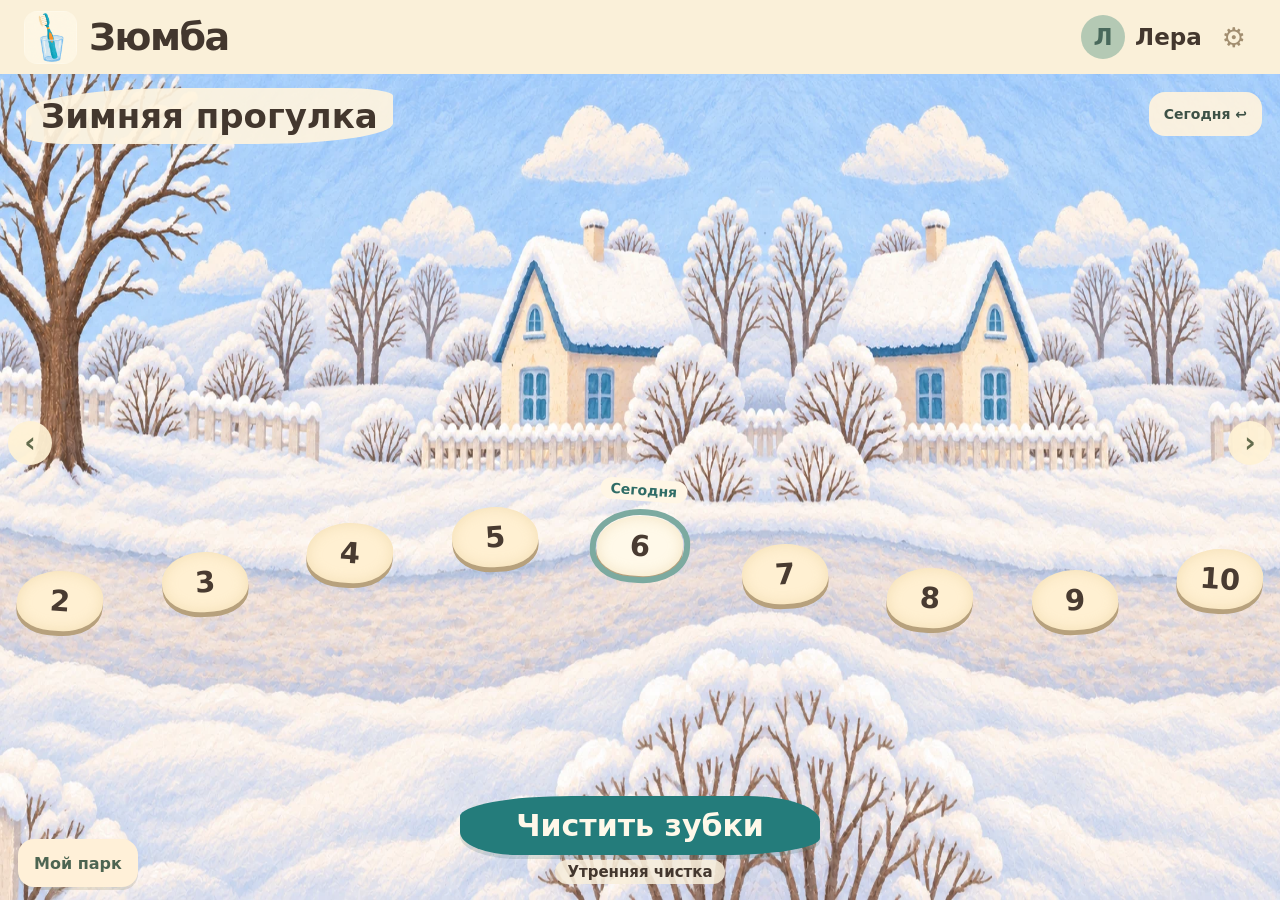
==== commit 98154535: "Add monthly park scenes and fresh winter wardrobe feeding progression" ====
--- a/index.html
+++ b/index.html
@@ -1,9 +1,9 @@
 <!doctype html>
 <html lang="ru"><meta charset="utf-8"><meta name="viewport" content="width=device-width,initial-scale=1,viewport-fit=cover"><title>Зюмба — чистим зубки</title>
-<link rel="stylesheet" href="style.css?v=16"><link rel="stylesheet" href="home.css?v=16"><link rel="stylesheet" href="park.css?v=16"><link rel="stylesheet" href="atmosphere.css?v=16">
-<link rel="preload" as="image" href="assets/mouth.webp"><link rel="preload" as="image" href="assets/brush.webp">
+<link rel="stylesheet" href="style.css?v=20"><link rel="stylesheet" href="home.css?v=20"><link rel="stylesheet" href="park.css?v=20"><link rel="stylesheet" href="atmosphere.css?v=20">
+<link rel="preload" as="image" href="assets/mouth-layers/teeth.webp"><link rel="preload" as="image" href="assets/brush-perspective.webp">
 <link rel="manifest" href="manifest.webmanifest"><link rel="apple-touch-icon" href="assets/icon-180.png"><link rel="icon" href="assets/icon-192.png"><meta name="theme-color" content="#f6efdf"><meta name="apple-mobile-web-app-capable" content="yes"><meta name="apple-mobile-web-app-title" content="Зюмба"><meta name="apple-mobile-web-app-status-bar-style" content="default">
-<script src="avatar.js?v=16"></script><script src="family.js?v=16"></script><script src="daytime.js?v=16"></script>
+<script src="avatar.js?v=20"></script><script src="family.js?v=20"></script><script src="daytime.js?v=20"></script>
 <body data-view="home"><main>
 <section id="home" aria-label="Осенняя дорожка Леры">
 <div class="home-bar"><div class="home-brand"><img src="assets/icon-180.png" alt="">Зюмба</div><div class="home-profile"><a class="family-link" href="cabinet.html" aria-label="Семейный кабинет"><span class="home-avatar" aria-hidden="true">Л</span><span id="profile-name">Лера</span></a><button id="settings-toggle" aria-label="Настройки" aria-expanded="false" aria-controls="home-settings">⚙</button></div></div>
@@ -16,17 +16,22 @@
 <section id="park" aria-label="Парк зверят" hidden>
 <div class="park-bar"><button id="park-back">← К дорожке</button><h1>Мой парк</h1><a class="park-photo" href="photo.html">Фото улыбки</a><div class="treat-bag"><span class="treat-icon" aria-hidden="true">✿</span><span id="treat-count">0 угощений</span></div></div>
 <div class="park-scene">
-<button class="resident" data-resident="spark" aria-label="Искролап"><span class="resident-portrait"><span class="resident-art" aria-hidden="true"></span><svg class="resident-accessories" viewBox="0 0 100 100" aria-hidden="true"><g class="accessory-scarf" fill="#be795f" stroke="#995c49" stroke-width="1"><path d="M43 51Q55 58 71 51L68 57Q53 64 42 56Z"/><path d="M60 57L69 59L66 75L59 72Z"/></g><g class="accessory-bag" stroke="#95754b" stroke-width="1.5"><path d="M37 56L71 85" fill="none"/><rect x="59" y="74" width="19" height="17" rx="5" fill="#d8b57c"/><path d="M60 78Q69 84 77 78" fill="none"/><circle cx="69" cy="81" r="1.5" fill="#90704b"/></g><g class="accessory-badge"><circle cx="48" cy="66" r="6" fill="#eac267" stroke="#b99345"/><path d="M48 62L49 65L52 65L50 67L51 70L48 68L45 70L46 67L44 65L47 65Z" fill="#fff2c3"/></g><g class="accessory-crown" stroke="#779459" fill="#b6bd72" stroke-width="1"><path d="M42 23Q56 17 73 24" fill="none" stroke-width="3"/><ellipse cx="46" cy="20" rx="3" ry="5" transform="rotate(-35 46 20)"/><ellipse cx="64" cy="21" rx="3" ry="5" transform="rotate(30 64 21)"/><g fill="#e6b0a0"><circle cx="53" cy="19" r="4"/><circle cx="71" cy="24" r="4"/></g><circle cx="53" cy="19" r="1.5" fill="#f8dc81"/><circle cx="71" cy="24" r="1.5" fill="#f8dc81"/></g></svg></span><span class="resident-name">Искролап</span><span class="resident-growth" aria-hidden="true"><span class="growth-label"></span><span class="growth-track"><span class="growth-fill"></span></span><span class="growth-next"></span><span class="friend-stars"></span></span><span class="feeding-snack" aria-hidden="true">🍓</span><span class="feeding-joy" aria-hidden="true">♥ ♥ ♥</span><span class="feeding-thanks" aria-hidden="true">Ням-ням! ♥</span></button>
-<button class="resident" data-resident="ember" aria-label="Уголёк"><span class="resident-portrait"><span class="resident-art" aria-hidden="true"></span><svg class="resident-accessories" viewBox="0 0 100 100" aria-hidden="true"><g class="accessory-scarf" fill="#be795f" stroke="#995c49" stroke-width="1"><path d="M43 51Q55 58 71 51L68 57Q53 64 42 56Z"/><path d="M60 57L69 59L66 75L59 72Z"/></g><g class="accessory-bag" stroke="#95754b" stroke-width="1.5"><path d="M37 56L71 85" fill="none"/><rect x="59" y="74" width="19" height="17" rx="5" fill="#d8b57c"/><path d="M60 78Q69 84 77 78" fill="none"/><circle cx="69" cy="81" r="1.5" fill="#90704b"/></g><g class="accessory-badge"><circle cx="48" cy="66" r="6" fill="#eac267" stroke="#b99345"/><path d="M48 62L49 65L52 65L50 67L51 70L48 68L45 70L46 67L44 65L47 65Z" fill="#fff2c3"/></g><g class="accessory-crown" stroke="#779459" fill="#b6bd72" stroke-width="1"><path d="M42 23Q56 17 73 24" fill="none" stroke-width="3"/><ellipse cx="46" cy="20" rx="3" ry="5" transform="rotate(-35 46 20)"/><ellipse cx="64" cy="21" rx="3" ry="5" transform="rotate(30 64 21)"/><g fill="#e6b0a0"><circle cx="53" cy="19" r="4"/><circle cx="71" cy="24" r="4"/></g><circle cx="53" cy="19" r="1.5" fill="#f8dc81"/><circle cx="71" cy="24" r="1.5" fill="#f8dc81"/></g></svg></span><span class="resident-name">Уголёк</span><span class="resident-growth" aria-hidden="true"><span class="growth-label"></span><span class="growth-track"><span class="growth-fill"></span></span><span class="growth-next"></span><span class="friend-stars"></span></span><span class="feeding-snack" aria-hidden="true">🍓</span><span class="feeding-joy" aria-hidden="true">♥ ♥ ♥</span><span class="feeding-thanks" aria-hidden="true">Ням-ням! ♥</span></button>
-<button class="resident" data-resident="water" aria-label="Каплюш"><span class="resident-portrait"><span class="resident-art" aria-hidden="true"></span><svg class="resident-accessories" viewBox="0 0 100 100" aria-hidden="true"><g class="accessory-scarf" fill="#be795f" stroke="#995c49" stroke-width="1"><path d="M43 51Q55 58 71 51L68 57Q53 64 42 56Z"/><path d="M60 57L69 59L66 75L59 72Z"/></g><g class="accessory-bag" stroke="#95754b" stroke-width="1.5"><path d="M37 56L71 85" fill="none"/><rect x="59" y="74" width="19" height="17" rx="5" fill="#d8b57c"/><path d="M60 78Q69 84 77 78" fill="none"/><circle cx="69" cy="81" r="1.5" fill="#90704b"/></g><g class="accessory-badge"><circle cx="48" cy="66" r="6" fill="#eac267" stroke="#b99345"/><path d="M48 62L49 65L52 65L50 67L51 70L48 68L45 70L46 67L44 65L47 65Z" fill="#fff2c3"/></g><g class="accessory-crown" stroke="#779459" fill="#b6bd72" stroke-width="1"><path d="M42 23Q56 17 73 24" fill="none" stroke-width="3"/><ellipse cx="46" cy="20" rx="3" ry="5" transform="rotate(-35 46 20)"/><ellipse cx="64" cy="21" rx="3" ry="5" transform="rotate(30 64 21)"/><g fill="#e6b0a0"><circle cx="53" cy="19" r="4"/><circle cx="71" cy="24" r="4"/></g><circle cx="53" cy="19" r="1.5" fill="#f8dc81"/><circle cx="71" cy="24" r="1.5" fill="#f8dc81"/></g></svg></span><span class="resident-name">Каплюш</span><span class="resident-growth" aria-hidden="true"><span class="growth-label"></span><span class="growth-track"><span class="growth-fill"></span></span><span class="growth-next"></span><span class="friend-stars"></span></span><span class="feeding-snack" aria-hidden="true">🍓</span><span class="feeding-joy" aria-hidden="true">♥ ♥ ♥</span><span class="feeding-thanks" aria-hidden="true">Ням-ням! ♥</span></button>
+<button class="resident" data-resident="spark" aria-label="Искролап"><span class="resident-portrait"><span class="resident-art" aria-hidden="true"></span><span class="outfit-before" aria-hidden="true"></span><svg class="resident-accessories" viewBox="0 0 100 100" aria-hidden="true"><g class="accessory-scarf" fill="#be795f" stroke="#995c49" stroke-width="1"><path d="M43 51Q55 58 71 51L68 57Q53 64 42 56Z"/><path d="M60 57L69 59L66 75L59 72Z"/></g><g class="accessory-bag" stroke="#95754b" stroke-width="1.5"><path d="M37 56L71 85" fill="none"/><rect x="59" y="74" width="19" height="17" rx="5" fill="#d8b57c"/><path d="M60 78Q69 84 77 78" fill="none"/><circle cx="69" cy="81" r="1.5" fill="#90704b"/></g><g class="accessory-badge"><circle cx="48" cy="66" r="6" fill="#eac267" stroke="#b99345"/><path d="M48 62L49 65L52 65L50 67L51 70L48 68L45 70L46 67L44 65L47 65Z" fill="#fff2c3"/></g><g class="accessory-crown" stroke="#779459" fill="#b6bd72" stroke-width="1"><path d="M42 23Q56 17 73 24" fill="none" stroke-width="3"/><ellipse cx="46" cy="20" rx="3" ry="5" transform="rotate(-35 46 20)"/><ellipse cx="64" cy="21" rx="3" ry="5" transform="rotate(30 64 21)"/><g fill="#e6b0a0"><circle cx="53" cy="19" r="4"/><circle cx="71" cy="24" r="4"/></g><circle cx="53" cy="19" r="1.5" fill="#f8dc81"/><circle cx="71" cy="24" r="1.5" fill="#f8dc81"/></g></svg></span><span class="resident-name">Искролап</span><span class="resident-growth" aria-hidden="true"><span class="growth-label"></span><span class="growth-track"><span class="growth-fill"></span></span><span class="growth-next"></span><span class="friend-stars"></span></span><span class="feeding-snack" aria-hidden="true">🍓</span><span class="feeding-joy" aria-hidden="true">♥ ♥ ♥</span><span class="feeding-thanks" aria-hidden="true">Ням-ням! ♥</span></button>
+<button class="resident" data-resident="ember" aria-label="Уголёк"><span class="resident-portrait"><span class="resident-art" aria-hidden="true"></span><span class="outfit-before" aria-hidden="true"></span><svg class="resident-accessories" viewBox="0 0 100 100" aria-hidden="true"><g class="accessory-scarf" fill="#be795f" stroke="#995c49" stroke-width="1"><path d="M43 51Q55 58 71 51L68 57Q53 64 42 56Z"/><path d="M60 57L69 59L66 75L59 72Z"/></g><g class="accessory-bag" stroke="#95754b" stroke-width="1.5"><path d="M37 56L71 85" fill="none"/><rect x="59" y="74" width="19" height="17" rx="5" fill="#d8b57c"/><path d="M60 78Q69 84 77 78" fill="none"/><circle cx="69" cy="81" r="1.5" fill="#90704b"/></g><g class="accessory-badge"><circle cx="48" cy="66" r="6" fill="#eac267" stroke="#b99345"/><path d="M48 62L49 65L52 65L50 67L51 70L48 68L45 70L46 67L44 65L47 65Z" fill="#fff2c3"/></g><g class="accessory-crown" stroke="#779459" fill="#b6bd72" stroke-width="1"><path d="M42 23Q56 17 73 24" fill="none" stroke-width="3"/><ellipse cx="46" cy="20" rx="3" ry="5" transform="rotate(-35 46 20)"/><ellipse cx="64" cy="21" rx="3" ry="5" transform="rotate(30 64 21)"/><g fill="#e6b0a0"><circle cx="53" cy="19" r="4"/><circle cx="71" cy="24" r="4"/></g><circle cx="53" cy="19" r="1.5" fill="#f8dc81"/><circle cx="71" cy="24" r="1.5" fill="#f8dc81"/></g></svg></span><span class="resident-name">Уголёк</span><span class="resident-growth" aria-hidden="true"><span class="growth-label"></span><span class="growth-track"><span class="growth-fill"></span></span><span class="growth-next"></span><span class="friend-stars"></span></span><span class="feeding-snack" aria-hidden="true">🍓</span><span class="feeding-joy" aria-hidden="true">♥ ♥ ♥</span><span class="feeding-thanks" aria-hidden="true">Ням-ням! ♥</span></button>
+<button class="resident" data-resident="water" aria-label="Каплюш"><span class="resident-portrait"><span class="resident-art" aria-hidden="true"></span><span class="outfit-before" aria-hidden="true"></span><svg class="resident-accessories" viewBox="0 0 100 100" aria-hidden="true"><g class="accessory-scarf" fill="#be795f" stroke="#995c49" stroke-width="1"><path d="M43 51Q55 58 71 51L68 57Q53 64 42 56Z"/><path d="M60 57L69 59L66 75L59 72Z"/></g><g class="accessory-bag" stroke="#95754b" stroke-width="1.5"><path d="M37 56L71 85" fill="none"/><rect x="59" y="74" width="19" height="17" rx="5" fill="#d8b57c"/><path d="M60 78Q69 84 77 78" fill="none"/><circle cx="69" cy="81" r="1.5" fill="#90704b"/></g><g class="accessory-badge"><circle cx="48" cy="66" r="6" fill="#eac267" stroke="#b99345"/><path d="M48 62L49 65L52 65L50 67L51 70L48 68L45 70L46 67L44 65L47 65Z" fill="#fff2c3"/></g><g class="accessory-crown" stroke="#779459" fill="#b6bd72" stroke-width="1"><path d="M42 23Q56 17 73 24" fill="none" stroke-width="3"/><ellipse cx="46" cy="20" rx="3" ry="5" transform="rotate(-35 46 20)"/><ellipse cx="64" cy="21" rx="3" ry="5" transform="rotate(30 64 21)"/><g fill="#e6b0a0"><circle cx="53" cy="19" r="4"/><circle cx="71" cy="24" r="4"/></g><circle cx="53" cy="19" r="1.5" fill="#f8dc81"/><circle cx="71" cy="24" r="1.5" fill="#f8dc81"/></g></svg></span><span class="resident-name">Каплюш</span><span class="resident-growth" aria-hidden="true"><span class="growth-label"></span><span class="growth-track"><span class="growth-fill"></span></span><span class="growth-next"></span><span class="friend-stars"></span></span><span class="feeding-snack" aria-hidden="true">🍓</span><span class="feeding-joy" aria-hidden="true">♥ ♥ ♥</span><span class="feeding-thanks" aria-hidden="true">Ням-ням! ♥</span></button>
 <p id="park-status" class="park-status" role="status" aria-live="polite">Зверята рады тебе!</p><p id="park-save-note" class="park-save-note" role="status" hidden>Браузер не сохраняет угощения. Они останутся только до закрытия игры.</p>
 </div></section>
 <header><span class="brand">Зюмба</span><button id="home-return" hidden>← К дорожке</button><button id="full" aria-label="Развернуть сцену">Во весь экран ↗</button></header>
 <section id="stage" data-screen="prepare" aria-label="Игра про чистку зубов">
 <div class="land" aria-hidden="true"></div>
-<img class="mouth upper" src="assets/mouth.webp" alt="Мягкая рисованная полость рта с верхними и нижними зубами"><img class="mouth lower" src="assets/mouth.webp" alt="" aria-hidden="true">
+<img class="mouth mouth-gums upper" src="assets/mouth-layers/gums.svg" alt=""><img class="mouth mouth-gums lower" src="assets/mouth-layers/gums.svg" alt="">
+<img class="mouth mouth-teeth upper" src="assets/mouth-layers/teeth.webp" alt="Рисованные верхние и нижние зубы"><img class="mouth mouth-teeth lower" src="assets/mouth-layers/teeth.webp" alt="" aria-hidden="true">
 <canvas class="plaque upper" id="plaque-upper" aria-hidden="true"></canvas><canvas class="plaque lower" id="plaque-lower" aria-hidden="true"></canvas>
-<div id="target" aria-hidden="true"></div><div id="brush" aria-hidden="true"><img src="assets/brush.webp" alt=""></div>
+<img class="mouth mouth-cheeks" src="assets/mouth-layers/cheeks.svg" alt="">
+<div id="target" aria-hidden="true"></div><div id="brush" aria-hidden="true"><img class="brush-source" src="assets/brush-views.webp" alt="" hidden><img class="brush-source" src="assets/brush-perspective.webp" alt="" hidden>
+<svg class="brush-view" data-view="top" viewBox="50 45 1575 325"><image href="assets/brush-views.webp" width="1672" height="941"/></svg>
+<svg class="brush-view" data-view="inner" viewBox="60 20 1590 525" hidden><defs><clipPath id="inner-brush-cut"><path d="M0 0H1672V545H1100L800 400L0 340Z"/></clipPath></defs><image href="assets/brush-perspective.webp" width="1672" height="941" clip-path="url(#inner-brush-cut)"/></svg>
+<svg class="brush-view" data-view="outer" viewBox="80 410 1560 510" hidden><defs><clipPath id="outer-brush-cut"><path d="M0 340L800 400L1100 545H1672V941H0Z"/></clipPath></defs><image href="assets/brush-perspective.webp" width="1672" height="941" clip-path="url(#outer-brush-cut)"/></svg></div>
 <div class="hint"><span id="phase">Готовы попробовать?</span><span id="clock">0:32</span></div>
 <p id="far-reminder" class="far-reminder" hidden>Не забудь про самые дальние зубки — почистим их тоже!</p><aside id="surface-card" data-surface="outer" aria-label="Какая сторона зуба сейчас чистится">
 <span id="surface-name">Снаружи</span><svg viewBox="0 0 180 145" aria-hidden="true"><g id="tooth-view">
@@ -45,4 +50,4 @@
 <div class="finish-actions"><p class="screen-note">Полощем рот и моем зубную щётку.</p><button id="done" class="primary big">Всё готово — к зверятам!</button></div>
 </div></div>
 </section><aside id="controls"><footer><div><button id="play" class="primary" hidden>▶ Начать</button><button id="reset">↺ Сначала</button></div><label><input type="checkbox" id="slow"> Медленно</label><label><input type="checkbox" id="quick"> Короткая проба</label><span id="note" aria-live="polite">Низ справа → низ слева → верх справа → верх слева → заборчик</span></footer>
-<p class="caption">Ускоренная проба пяти зон (32 секунды). Чтобы рассмотреть движение, включите медленный режим.</p><audio id="song" src="assets/song.mp3" loop preload="auto"></audio><button id="sound" aria-pressed="false">♫ Звук включён</button><p id="audio-error" role="status" hidden>Песенка не запустилась. Нажмите «Звук включён», чтобы попробовать снова.</p><p id="error" role="alert" hidden>Не удалось загрузить рисунки. Обновите страницу.</p></aside></main><div id="page-curtain" aria-hidden="true" hidden></div><script src="timing.js?v=16"></script><script src="voice-config.js?v=16"></script><script src="voice.js?v=16"></script><script src="progress.js?v=16"></script><script src="app.js?v=16"></script><script src="home.js?v=16"></script><script src="growth.js?v=16"></script><script src="park.js?v=16"></script><script src="atmosphere.js?v=16"></script></body></html>
+<p class="caption">Ускоренная проба пяти зон (32 секунды). Чтобы рассмотреть движение, включите медленный режим.</p><audio id="song" src="assets/song.mp3" loop preload="auto"></audio><button id="sound" aria-pressed="false">♫ Звук включён</button><p id="audio-error" role="status" hidden>Песенка не запустилась. Нажмите «Звук включён», чтобы попробовать снова.</p><p id="error" role="alert" hidden>Не удалось загрузить рисунки. Обновите страницу.</p></aside></main><div id="page-curtain" aria-hidden="true" hidden></div><script src="timing.js?v=20"></script><script src="voice-config.js?v=20"></script><script src="voice.js?v=20"></script><script src="progress.js?v=20"></script><script src="brush-motion.js?v=20"></script><script src="app.js?v=20"></script><script src="home.js?v=20"></script><script src="growth.js?v=20"></script><script src="park.js?v=20"></script><script src="atmosphere.js?v=20"></script></body></html>
--- a/style.css
+++ b/style.css
@@ -19,3 +19,8 @@
 .far-reminder{position:absolute;z-index:5;right:3%;top:7%;max-width:46%;margin:0;padding:8px 13px;border-radius:17px;background:#fff5dfeb;color:#555d43;font-size:clamp(11px,1.5vw,17px);font-weight:750;text-align:center;pointer-events:none}
 @media(orientation:landscape) and (max-height:400px){.far-reminder{top:5%;font-size:11px;max-width:49%;padding:5px 8px}}
 @media(orientation:portrait){.far-reminder{top:3%;font-size:11px;padding:4px 8px;max-width:68%}}
+
+/* Registered art layers: the outside brush is behind teeth; the inside brush is in front. */
+.mouth-gums{z-index:1}.mouth-teeth{z-index:3}.mouth-cheeks{z-index:6}.plaque{z-index:4}.mouth-teeth.upper,.plaque.upper{transform:translateY(var(--close)) scale(.84,.88)}.mouth-teeth.lower,.plaque.lower{transform:translateY(calc(-1 * var(--close))) scale(.84,.88)}#brush .brush-view{position:absolute;max-width:none;pointer-events:none;overflow:hidden}#target{z-index:7;width:7%;height:7%}.hint,.far-reminder,#surface-card{z-index:10}.screen{z-index:20}#stage:not([data-screen=brushing]) .mouth-gums,#stage:not([data-screen=brushing]) .mouth-cheeks{visibility:hidden}
+
+#target{display:none}.mouth-cheeks{transform:none;clip-path:none}
--- a/home.css
+++ b/home.css
@@ -36,6 +36,10 @@
 
 :root{--scene-image:url("assets/autumn-landscape.webp")}
 :root[data-daytime=evening]{--scene-image:url("assets/autumn-evening.webp")}
+:root[data-month=november]{--scene-image:url("assets/november-morning.webp")}
+:root[data-month=november][data-daytime=evening]{--scene-image:url("assets/november-evening.webp")}
+:root[data-month=december]{--scene-image:url("assets/december-morning.webp")}
+:root[data-month=december][data-daytime=evening]{--scene-image:url("assets/december-evening.webp")}
 .land-panel{background-image:var(--scene-image)}
 .land{background:var(--scene-image) center/cover no-repeat}
 :root[data-daytime=evening] .home-bar{background:#e6dfed}
--- a/park.css
+++ b/park.css
@@ -62,3 +62,18 @@
 .resident[data-golden=true] .feeding-snack{filter:sepia(1) saturate(2);text-shadow:0 0 8px #ffd76c}.resident.golden-fed .resident-portrait{box-shadow:0 0 0 5px #e5bc5b,0 0 35px #f8d878}.resident.golden-fed .feeding-joy{color:#c58c23}.resident-accessories .accessory-scarf{display:none!important}
 
 .resident.golden-fed .feeding-snack{color:#d5a242;text-shadow:0 0 12px #ffe7a5}
+
+/* Painted wardrobe replaces the old geometric accessories; its counter is independent. */
+.park-scene{background-image:var(--scene-image);background-size:cover}
+.park-scene::before{background:#fff4df26}
+:root[data-daytime=evening] .park-bar{background:#e6dfed}
+:root[data-daytime=evening] .resident::before{background:#fff3dce8}
+.resident[data-winter-stage] .resident-art{background-size:contain;background-position:center;background-repeat:no-repeat}
+.resident[data-winter-stage] .resident-accessories{display:none}
+.resident[data-winter-stage] .resident-portrait{scale:1}
+.outfit-before{display:none;position:absolute;inset:0;background:center/contain no-repeat;pointer-events:none;transform:scaleX(var(--facing,1))}
+.fed .outfit-before{display:block;animation:outfit-reveal 2.9s both}
+.grew .feeding-thanks{border-color:#b88b36;background:#fff0be}
+.grew .friend-stars{color:#b37629}
+@keyframes outfit-reveal{0%,40%{opacity:1}65%,100%{opacity:0}}
+@media(prefers-reduced-motion:reduce){.fed .outfit-before{display:none;animation:none}}
